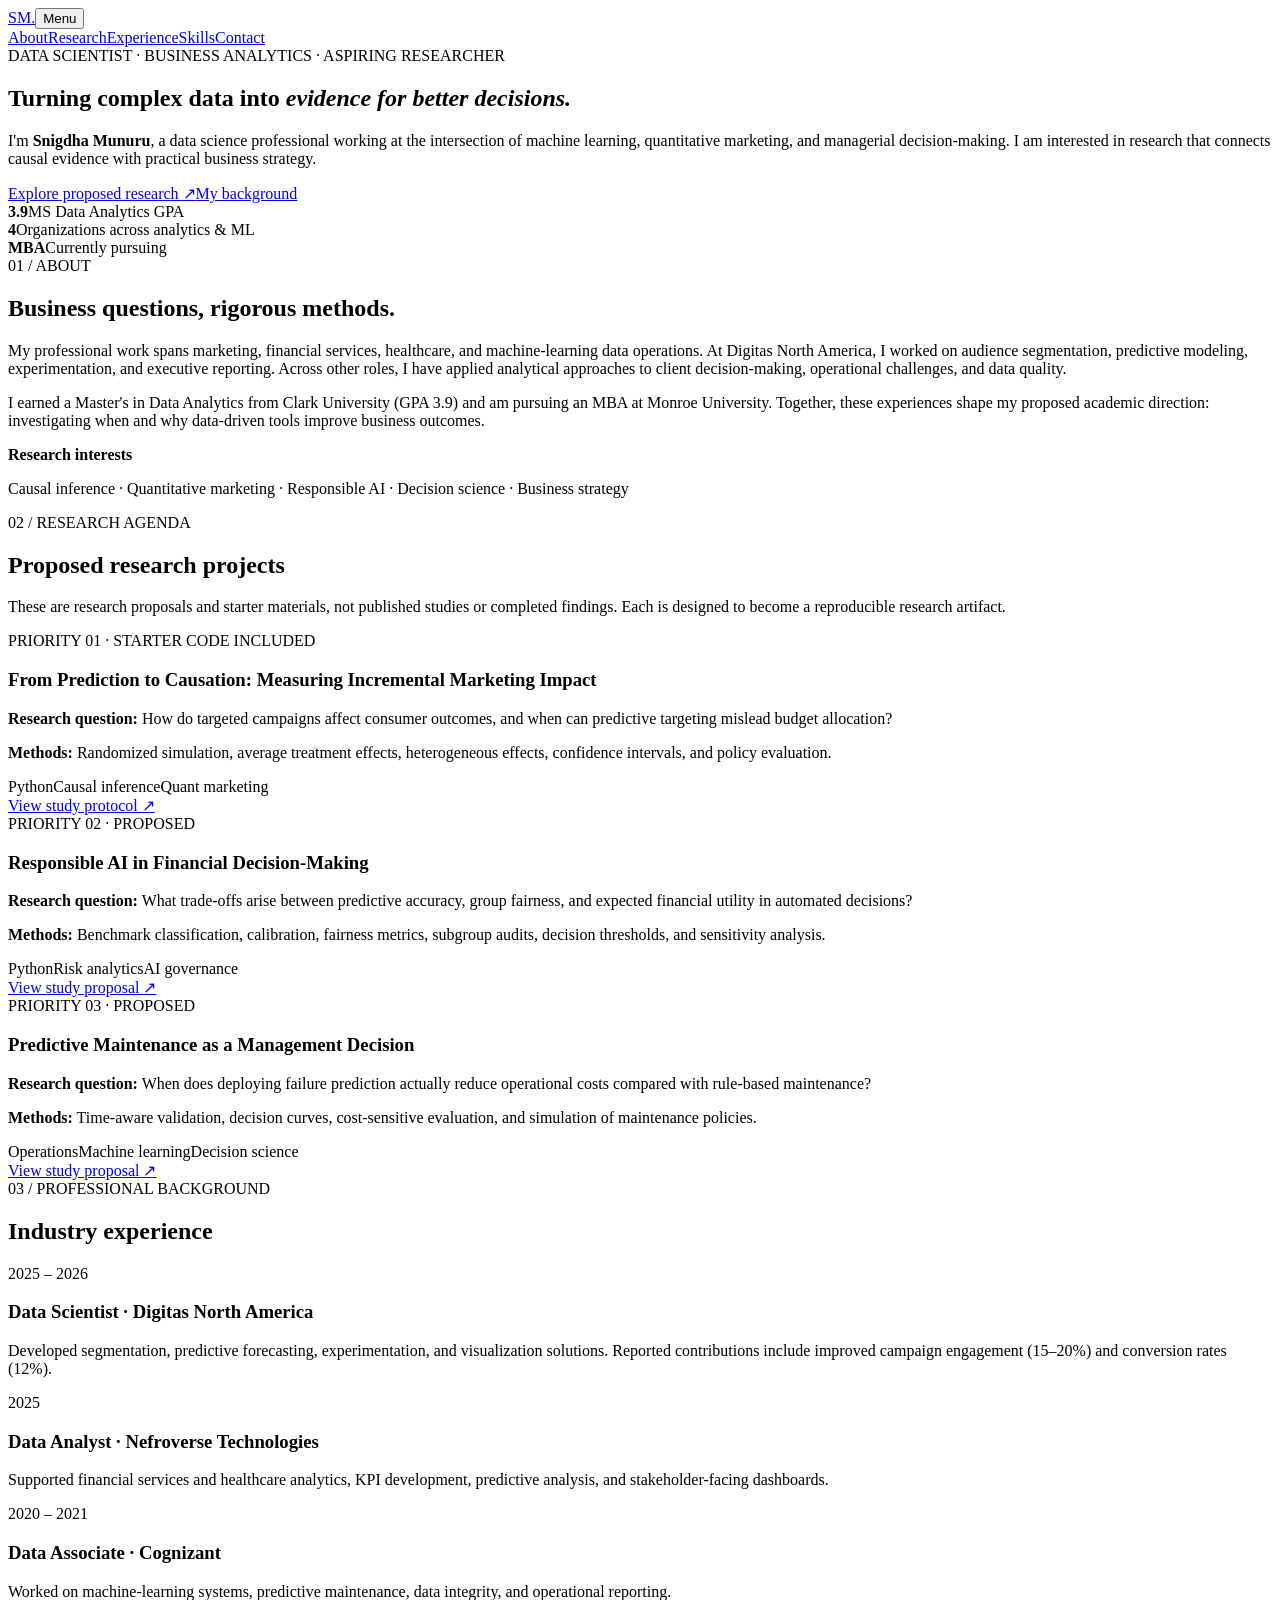
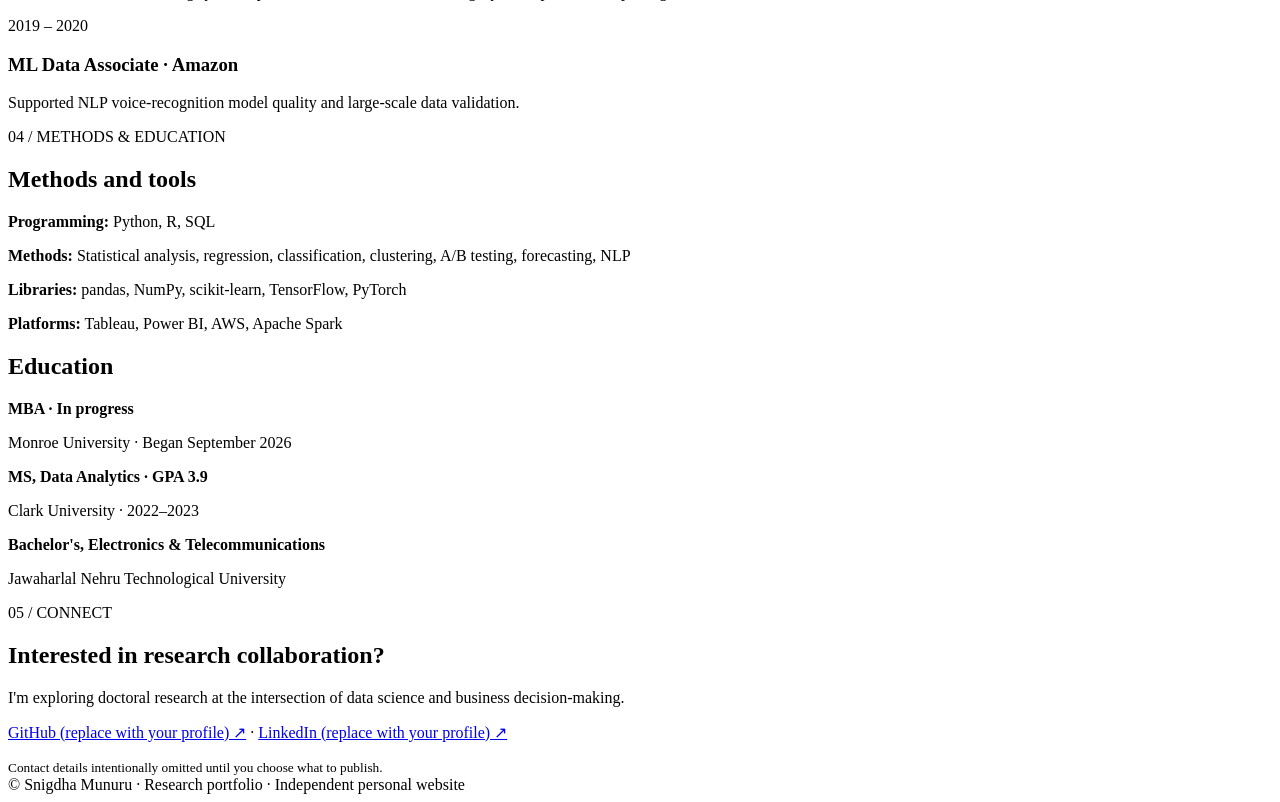
==== index.html @ 1008bd52 "Add files via upload" ====
<!doctype html>
<html lang="en"><head><meta charset="utf-8"><meta name="viewport" content="width=device-width,initial-scale=1"><meta name="description" content="Snigdha Munuru — data science, business analytics, and research in causal inference and AI-driven business decisions."><title>Snigdha Munuru | Data Science & Business Research</title><link rel="stylesheet" href="assets/style.css"></head>
<body><header class="top"><nav class="wrap nav"><a href="#home" class="brand">SM<span>.</span></a><button class="menu" aria-label="Toggle navigation" aria-expanded="false">Menu</button><div class="links"><a href="#about">About</a><a href="#research">Research</a><a href="#experience">Experience</a><a href="#skills">Skills</a><a href="#contact">Contact</a></div></nav></header>
<main><section id="home" class="hero wrap"><div class="eyebrow">DATA SCIENTIST · BUSINESS ANALYTICS · ASPIRING RESEARCHER</div><h1>Turning complex data into <em>evidence for better decisions.</em></h1><p class="lead">I'm <strong>Snigdha Munuru</strong>, a data science professional working at the intersection of machine learning, quantitative marketing, and managerial decision-making. I am interested in research that connects causal evidence with practical business strategy.</p><div class="actions"><a class="btn" href="#research">Explore proposed research ↗</a><a class="btn secondary" href="#about">My background</a></div><div class="stats"><div><strong>3.9</strong><span>MS Data Analytics GPA</span></div><div><strong>4</strong><span>Organizations across analytics & ML</span></div><div><strong>MBA</strong><span>Currently pursuing</span></div></div></section>
<section id="about" class="section alt"><div class="wrap two"><div><div class="eyebrow">01 / ABOUT</div><h2>Business questions, rigorous methods.</h2></div><div><p>My professional work spans marketing, financial services, healthcare, and machine-learning data operations. At Digitas North America, I worked on audience segmentation, predictive modeling, experimentation, and executive reporting. Across other roles, I have applied analytical approaches to client decision-making, operational challenges, and data quality.</p><p>I earned a Master's in Data Analytics from Clark University (GPA 3.9) and am pursuing an MBA at Monroe University. Together, these experiences shape my proposed academic direction: investigating when and why data-driven tools improve business outcomes.</p><div class="callout"><b>Research interests</b><p>Causal inference · Quantitative marketing · Responsible AI · Decision science · Business strategy</p></div></div></div></section>
<section id="research" class="section wrap"><div class="eyebrow">02 / RESEARCH AGENDA</div><h2>Proposed research projects</h2><p class="sectionlead">These are research proposals and starter materials, not published studies or completed findings. Each is designed to become a reproducible research artifact.</p><div class="cards"><article class="project"><span class="tag">PRIORITY 01 · STARTER CODE INCLUDED</span><h3>From Prediction to Causation: Measuring Incremental Marketing Impact</h3><p><b>Research question:</b> How do targeted campaigns affect consumer outcomes, and when can predictive targeting mislead budget allocation?</p><p><b>Methods:</b> Randomized simulation, average treatment effects, heterogeneous effects, confidence intervals, and policy evaluation.</p><div class="chips"><span>Python</span><span>Causal inference</span><span>Quant marketing</span></div><a href="projects/marketing_causal_inference/README.md">View study protocol ↗</a></article><article class="project"><span class="tag">PRIORITY 02 · PROPOSED</span><h3>Responsible AI in Financial Decision-Making</h3><p><b>Research question:</b> What trade-offs arise between predictive accuracy, group fairness, and expected financial utility in automated decisions?</p><p><b>Methods:</b> Benchmark classification, calibration, fairness metrics, subgroup audits, decision thresholds, and sensitivity analysis.</p><div class="chips"><span>Python</span><span>Risk analytics</span><span>AI governance</span></div><a href="projects/responsible_financial_ai.md">View study proposal ↗</a></article><article class="project"><span class="tag">PRIORITY 03 · PROPOSED</span><h3>Predictive Maintenance as a Management Decision</h3><p><b>Research question:</b> When does deploying failure prediction actually reduce operational costs compared with rule-based maintenance?</p><p><b>Methods:</b> Time-aware validation, decision curves, cost-sensitive evaluation, and simulation of maintenance policies.</p><div class="chips"><span>Operations</span><span>Machine learning</span><span>Decision science</span></div><a href="projects/predictive_maintenance.md">View study proposal ↗</a></article></div></section>
<section id="experience" class="section alt"><div class="wrap"><div class="eyebrow">03 / PROFESSIONAL BACKGROUND</div><h2>Industry experience</h2><div class="timeline"><div><span>2025 – 2026</span><h3>Data Scientist · Digitas North America</h3><p>Developed segmentation, predictive forecasting, experimentation, and visualization solutions. Reported contributions include improved campaign engagement (15–20%) and conversion rates (12%).</p></div><div><span>2025</span><h3>Data Analyst · Nefroverse Technologies</h3><p>Supported financial services and healthcare analytics, KPI development, predictive analysis, and stakeholder-facing dashboards.</p></div><div><span>2020 – 2021</span><h3>Data Associate · Cognizant</h3><p>Worked on machine-learning systems, predictive maintenance, data integrity, and operational reporting.</p></div><div><span>2019 – 2020</span><h3>ML Data Associate · Amazon</h3><p>Supported NLP voice-recognition model quality and large-scale data validation.</p></div></div></div></section>
<section id="skills" class="section wrap"><div class="eyebrow">04 / METHODS & EDUCATION</div><div class="two"><div><h2>Methods and tools</h2><p><strong>Programming:</strong> Python, R, SQL</p><p><strong>Methods:</strong> Statistical analysis, regression, classification, clustering, A/B testing, forecasting, NLP</p><p><strong>Libraries:</strong> pandas, NumPy, scikit-learn, TensorFlow, PyTorch</p><p><strong>Platforms:</strong> Tableau, Power BI, AWS, Apache Spark</p></div><div><h2>Education</h2><div class="edu"><b>MBA · In progress</b><p>Monroe University · Began September 2026</p></div><div class="edu"><b>MS, Data Analytics · GPA 3.9</b><p>Clark University · 2022–2023</p></div><div class="edu"><b>Bachelor's, Electronics & Telecommunications</b><p>Jawaharlal Nehru Technological University</p></div></div></div></section>
<section id="contact" class="section contact"><div class="wrap"><div class="eyebrow">05 / CONNECT</div><h2>Interested in research collaboration?</h2><p>I'm exploring doctoral research at the intersection of data science and business decision-making.</p><p><a href="https://github.com/" target="_blank" rel="noopener">GitHub (replace with your profile) ↗</a> · <a href="https://www.linkedin.com/" target="_blank" rel="noopener">LinkedIn (replace with your profile) ↗</a></p><small>Contact details intentionally omitted until you choose what to publish.</small></div></section></main><footer><div class="wrap">© <span id="year"></span> Snigdha Munuru · Research portfolio · Independent personal website</div></footer><script src="assets/script.js"></script></body></html>
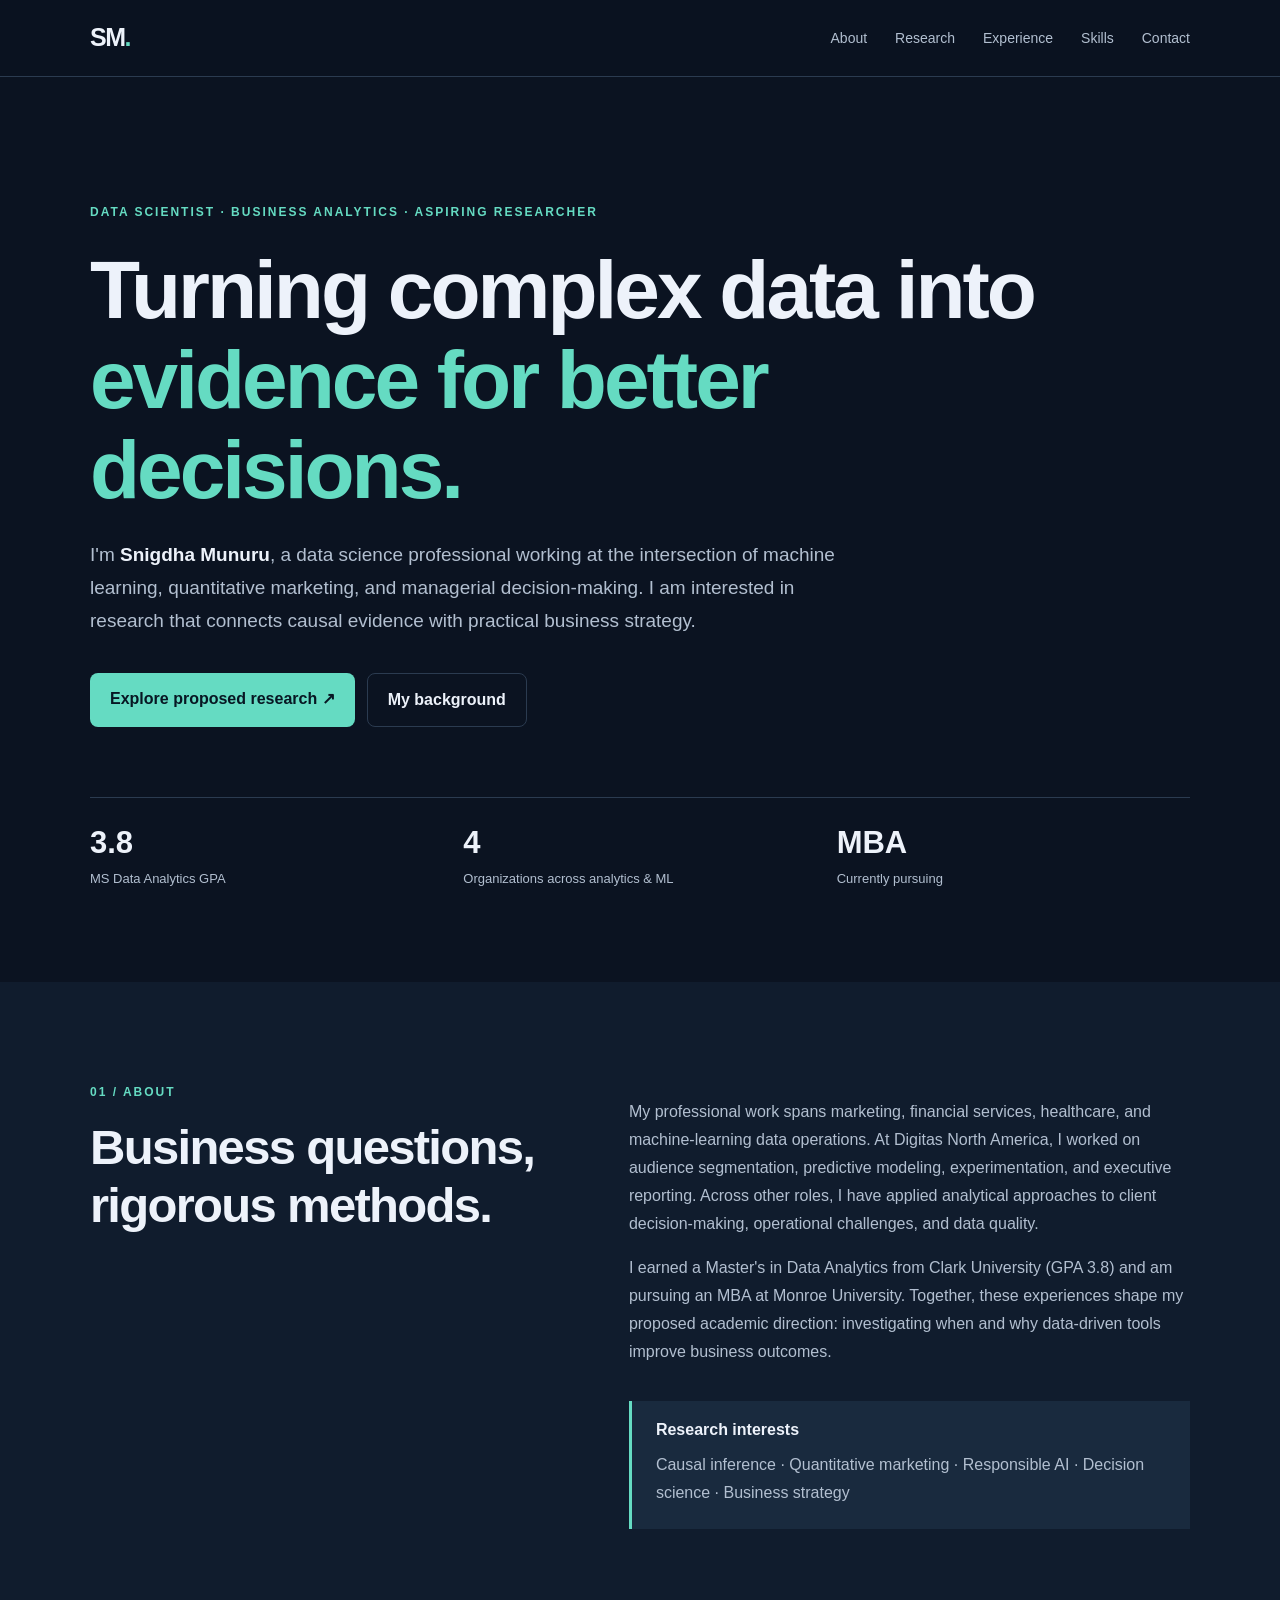
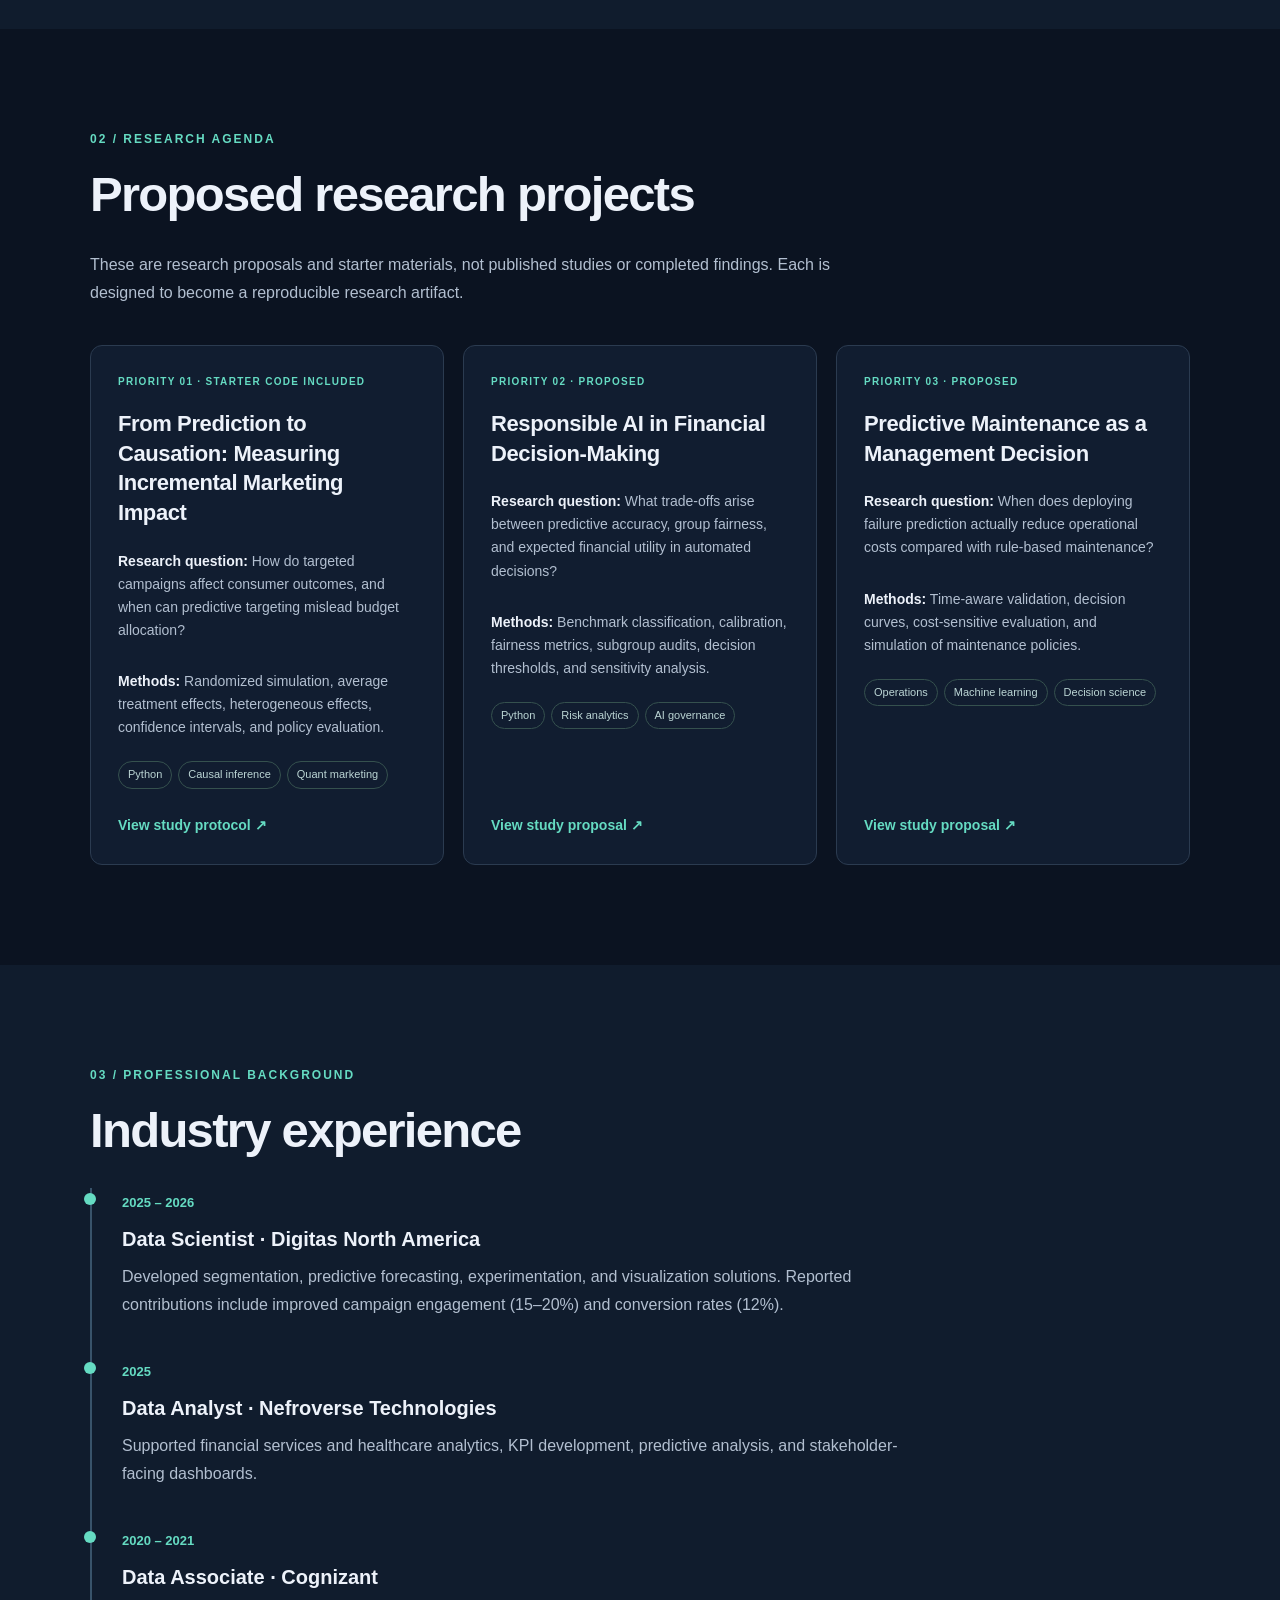
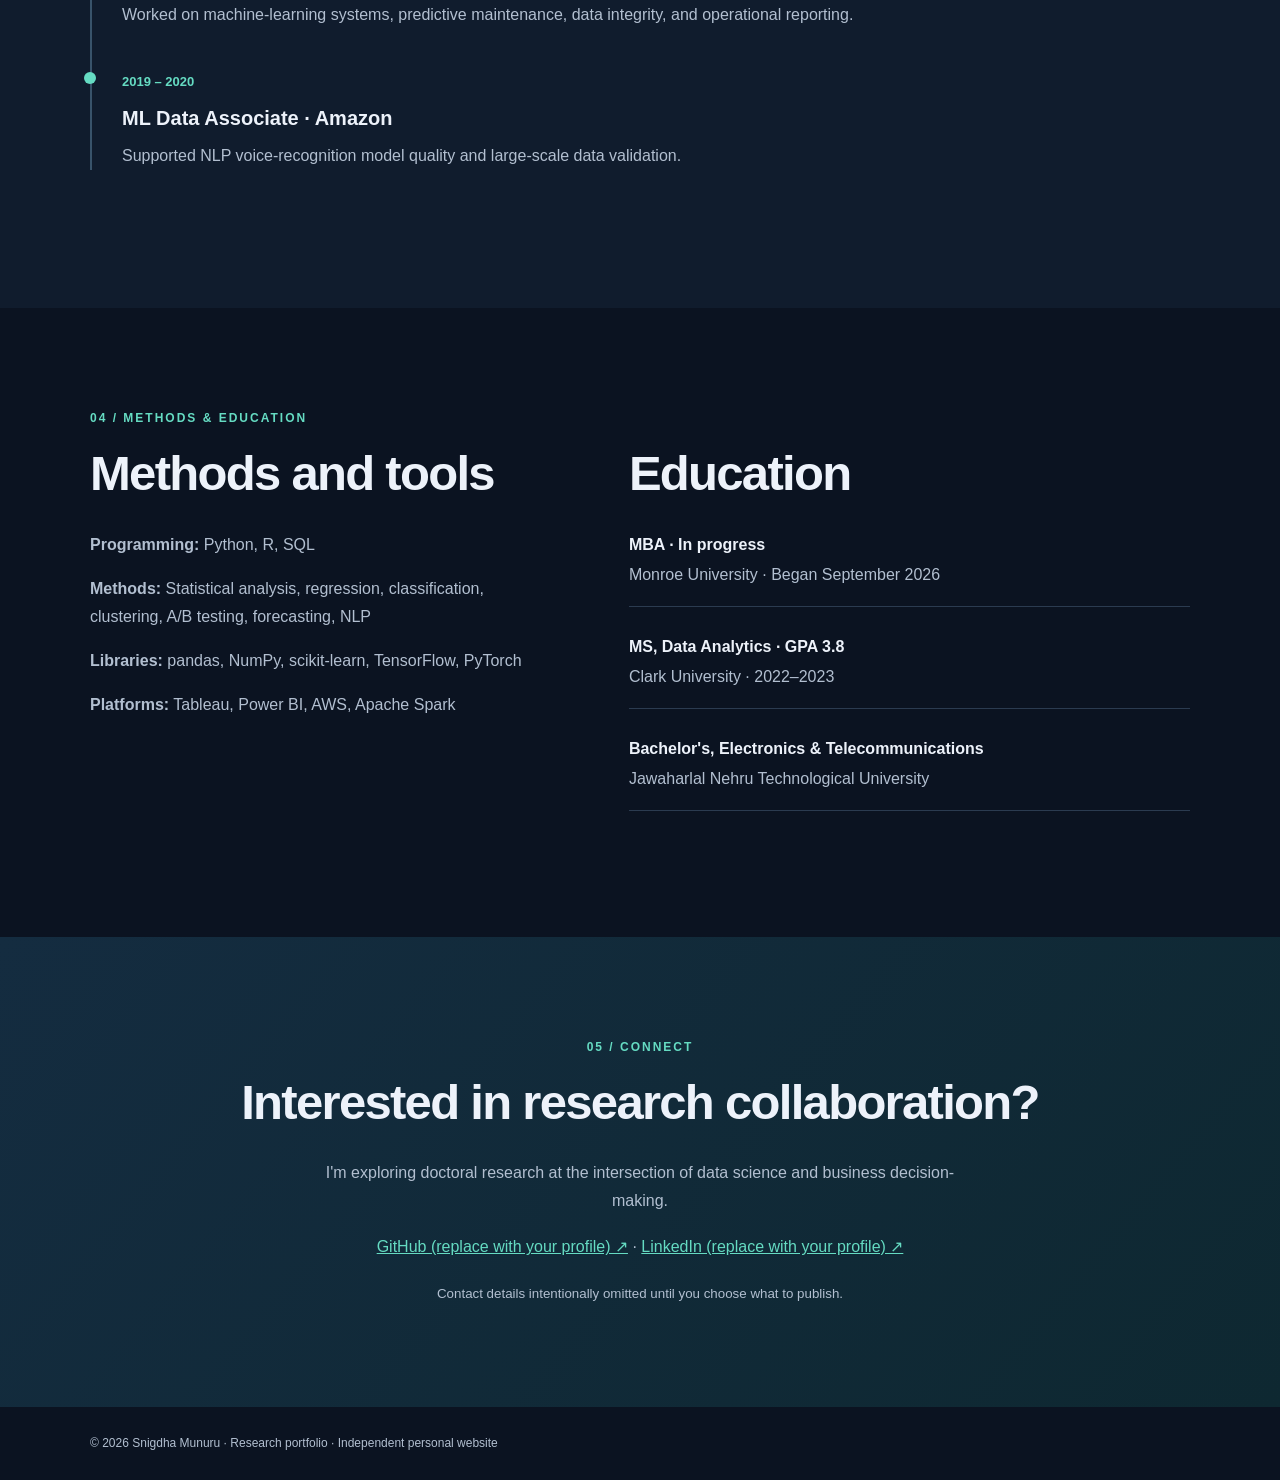
==== commit 4cd28d78: "Add files via upload" ====
--- a/index.html
+++ b/index.html
@@ -1,9 +1,9 @@
 <!doctype html>
 <html lang="en"><head><meta charset="utf-8"><meta name="viewport" content="width=device-width,initial-scale=1"><meta name="description" content="Snigdha Munuru — data science, business analytics, and research in causal inference and AI-driven business decisions."><title>Snigdha Munuru | Data Science & Business Research</title><link rel="stylesheet" href="assets/style.css"></head>
 <body><header class="top"><nav class="wrap nav"><a href="#home" class="brand">SM<span>.</span></a><button class="menu" aria-label="Toggle navigation" aria-expanded="false">Menu</button><div class="links"><a href="#about">About</a><a href="#research">Research</a><a href="#experience">Experience</a><a href="#skills">Skills</a><a href="#contact">Contact</a></div></nav></header>
-<main><section id="home" class="hero wrap"><div class="eyebrow">DATA SCIENTIST · BUSINESS ANALYTICS · ASPIRING RESEARCHER</div><h1>Turning complex data into <em>evidence for better decisions.</em></h1><p class="lead">I'm <strong>Snigdha Munuru</strong>, a data science professional working at the intersection of machine learning, quantitative marketing, and managerial decision-making. I am interested in research that connects causal evidence with practical business strategy.</p><div class="actions"><a class="btn" href="#research">Explore proposed research ↗</a><a class="btn secondary" href="#about">My background</a></div><div class="stats"><div><strong>3.9</strong><span>MS Data Analytics GPA</span></div><div><strong>4</strong><span>Organizations across analytics & ML</span></div><div><strong>MBA</strong><span>Currently pursuing</span></div></div></section>
-<section id="about" class="section alt"><div class="wrap two"><div><div class="eyebrow">01 / ABOUT</div><h2>Business questions, rigorous methods.</h2></div><div><p>My professional work spans marketing, financial services, healthcare, and machine-learning data operations. At Digitas North America, I worked on audience segmentation, predictive modeling, experimentation, and executive reporting. Across other roles, I have applied analytical approaches to client decision-making, operational challenges, and data quality.</p><p>I earned a Master's in Data Analytics from Clark University (GPA 3.9) and am pursuing an MBA at Monroe University. Together, these experiences shape my proposed academic direction: investigating when and why data-driven tools improve business outcomes.</p><div class="callout"><b>Research interests</b><p>Causal inference · Quantitative marketing · Responsible AI · Decision science · Business strategy</p></div></div></div></section>
+<main><section id="home" class="hero wrap"><div class="eyebrow">DATA SCIENTIST · BUSINESS ANALYTICS · ASPIRING RESEARCHER</div><h1>Turning complex data into <em>evidence for better decisions.</em></h1><p class="lead">I'm <strong>Snigdha Munuru</strong>, a data science professional working at the intersection of machine learning, quantitative marketing, and managerial decision-making. I am interested in research that connects causal evidence with practical business strategy.</p><div class="actions"><a class="btn" href="#research">Explore proposed research ↗</a><a class="btn secondary" href="#about">My background</a></div><div class="stats"><div><strong>3.8</strong><span>MS Data Analytics GPA</span></div><div><strong>4</strong><span>Organizations across analytics & ML</span></div><div><strong>MBA</strong><span>Currently pursuing</span></div></div></section>
+<section id="about" class="section alt"><div class="wrap two"><div><div class="eyebrow">01 / ABOUT</div><h2>Business questions, rigorous methods.</h2></div><div><p>My professional work spans marketing, financial services, healthcare, and machine-learning data operations. At Digitas North America, I worked on audience segmentation, predictive modeling, experimentation, and executive reporting. Across other roles, I have applied analytical approaches to client decision-making, operational challenges, and data quality.</p><p>I earned a Master's in Data Analytics from Clark University (GPA 3.8) and am pursuing an MBA at Monroe University. Together, these experiences shape my proposed academic direction: investigating when and why data-driven tools improve business outcomes.</p><div class="callout"><b>Research interests</b><p>Causal inference · Quantitative marketing · Responsible AI · Decision science · Business strategy</p></div></div></div></section>
 <section id="research" class="section wrap"><div class="eyebrow">02 / RESEARCH AGENDA</div><h2>Proposed research projects</h2><p class="sectionlead">These are research proposals and starter materials, not published studies or completed findings. Each is designed to become a reproducible research artifact.</p><div class="cards"><article class="project"><span class="tag">PRIORITY 01 · STARTER CODE INCLUDED</span><h3>From Prediction to Causation: Measuring Incremental Marketing Impact</h3><p><b>Research question:</b> How do targeted campaigns affect consumer outcomes, and when can predictive targeting mislead budget allocation?</p><p><b>Methods:</b> Randomized simulation, average treatment effects, heterogeneous effects, confidence intervals, and policy evaluation.</p><div class="chips"><span>Python</span><span>Causal inference</span><span>Quant marketing</span></div><a href="projects/marketing_causal_inference/README.md">View study protocol ↗</a></article><article class="project"><span class="tag">PRIORITY 02 · PROPOSED</span><h3>Responsible AI in Financial Decision-Making</h3><p><b>Research question:</b> What trade-offs arise between predictive accuracy, group fairness, and expected financial utility in automated decisions?</p><p><b>Methods:</b> Benchmark classification, calibration, fairness metrics, subgroup audits, decision thresholds, and sensitivity analysis.</p><div class="chips"><span>Python</span><span>Risk analytics</span><span>AI governance</span></div><a href="projects/responsible_financial_ai.md">View study proposal ↗</a></article><article class="project"><span class="tag">PRIORITY 03 · PROPOSED</span><h3>Predictive Maintenance as a Management Decision</h3><p><b>Research question:</b> When does deploying failure prediction actually reduce operational costs compared with rule-based maintenance?</p><p><b>Methods:</b> Time-aware validation, decision curves, cost-sensitive evaluation, and simulation of maintenance policies.</p><div class="chips"><span>Operations</span><span>Machine learning</span><span>Decision science</span></div><a href="projects/predictive_maintenance.md">View study proposal ↗</a></article></div></section>
 <section id="experience" class="section alt"><div class="wrap"><div class="eyebrow">03 / PROFESSIONAL BACKGROUND</div><h2>Industry experience</h2><div class="timeline"><div><span>2025 – 2026</span><h3>Data Scientist · Digitas North America</h3><p>Developed segmentation, predictive forecasting, experimentation, and visualization solutions. Reported contributions include improved campaign engagement (15–20%) and conversion rates (12%).</p></div><div><span>2025</span><h3>Data Analyst · Nefroverse Technologies</h3><p>Supported financial services and healthcare analytics, KPI development, predictive analysis, and stakeholder-facing dashboards.</p></div><div><span>2020 – 2021</span><h3>Data Associate · Cognizant</h3><p>Worked on machine-learning systems, predictive maintenance, data integrity, and operational reporting.</p></div><div><span>2019 – 2020</span><h3>ML Data Associate · Amazon</h3><p>Supported NLP voice-recognition model quality and large-scale data validation.</p></div></div></div></section>
-<section id="skills" class="section wrap"><div class="eyebrow">04 / METHODS & EDUCATION</div><div class="two"><div><h2>Methods and tools</h2><p><strong>Programming:</strong> Python, R, SQL</p><p><strong>Methods:</strong> Statistical analysis, regression, classification, clustering, A/B testing, forecasting, NLP</p><p><strong>Libraries:</strong> pandas, NumPy, scikit-learn, TensorFlow, PyTorch</p><p><strong>Platforms:</strong> Tableau, Power BI, AWS, Apache Spark</p></div><div><h2>Education</h2><div class="edu"><b>MBA · In progress</b><p>Monroe University · Began September 2026</p></div><div class="edu"><b>MS, Data Analytics · GPA 3.9</b><p>Clark University · 2022–2023</p></div><div class="edu"><b>Bachelor's, Electronics & Telecommunications</b><p>Jawaharlal Nehru Technological University</p></div></div></div></section>
+<section id="skills" class="section wrap"><div class="eyebrow">04 / METHODS & EDUCATION</div><div class="two"><div><h2>Methods and tools</h2><p><strong>Programming:</strong> Python, R, SQL</p><p><strong>Methods:</strong> Statistical analysis, regression, classification, clustering, A/B testing, forecasting, NLP</p><p><strong>Libraries:</strong> pandas, NumPy, scikit-learn, TensorFlow, PyTorch</p><p><strong>Platforms:</strong> Tableau, Power BI, AWS, Apache Spark</p></div><div><h2>Education</h2><div class="edu"><b>MBA · In progress</b><p>Monroe University · Began September 2026</p></div><div class="edu"><b>MS, Data Analytics · GPA 3.8</b><p>Clark University · 2022–2023</p></div><div class="edu"><b>Bachelor's, Electronics & Telecommunications</b><p>Jawaharlal Nehru Technological University</p></div></div></div></section>
 <section id="contact" class="section contact"><div class="wrap"><div class="eyebrow">05 / CONNECT</div><h2>Interested in research collaboration?</h2><p>I'm exploring doctoral research at the intersection of data science and business decision-making.</p><p><a href="https://github.com/" target="_blank" rel="noopener">GitHub (replace with your profile) ↗</a> · <a href="https://www.linkedin.com/" target="_blank" rel="noopener">LinkedIn (replace with your profile) ↗</a></p><small>Contact details intentionally omitted until you choose what to publish.</small></div></section></main><footer><div class="wrap">© <span id="year"></span> Snigdha Munuru · Research portfolio · Independent personal website</div></footer><script src="assets/script.js"></script></body></html>
--- a/assets/style.css
+++ b/assets/style.css
@@ -0,0 +1 @@
+:root{--bg:#0b1321;--panel:#111d30;--text:#edf2fa;--muted:#b2bfd0;--line:#2b3b50;--accent:#65dbc2;--max:1100px}*{box-sizing:border-box}html{scroll-behavior:smooth}body{margin:0;background:var(--bg);color:var(--text);font-family:Inter,ui-sans-serif,-apple-system,BlinkMacSystemFont,"Segoe UI",sans-serif;line-height:1.75}a{color:inherit}a:hover{color:var(--accent)}.wrap{width:min(var(--max),calc(100% - 44px));margin:auto}.top{position:sticky;top:0;z-index:10;background:#0b1321f3;border-bottom:1px solid var(--line);backdrop-filter:blur(15px)}.nav{display:flex;align-items:center;justify-content:space-between;min-height:76px}.brand{font-size:25px;font-weight:850;text-decoration:none;letter-spacing:-1.5px}.brand span{color:var(--accent)}.links{display:flex;gap:28px}.links a{text-decoration:none;color:var(--muted);font-size:14px}.links a:hover{color:var(--accent)}.menu{display:none;background:transparent;color:var(--text);border:1px solid var(--line);border-radius:8px;padding:7px 12px}.hero{padding:125px 0 90px}.eyebrow{letter-spacing:2px;color:var(--accent);font-size:12px;font-weight:800;text-transform:uppercase}.hero h1{font-size:clamp(42px,6.7vw,82px);letter-spacing:-3px;line-height:1.1;max-width:970px;margin:22px 0}.hero em{font-style:normal;color:var(--accent)}.lead{max-width:760px;color:var(--muted);font-size:19px}.lead strong{color:var(--text)}.actions{display:flex;gap:12px;flex-wrap:wrap;margin:36px 0 70px}.btn{display:inline-block;padding:12px 20px;border-radius:8px;background:var(--accent);color:#071723;text-decoration:none;font-weight:750}.btn:hover{background:#a0f5e4;color:#071723}.btn.secondary{background:transparent;color:var(--text);border:1px solid var(--line)}.stats{display:grid;grid-template-columns:repeat(3,1fr);gap:20px;border-top:1px solid var(--line);padding-top:25px}.stats strong{display:block;font-size:31px;line-height:1.3}.stats span{color:var(--muted);font-size:13px}.section{padding:100px 0;scroll-margin-top:70px}.section.alt{background:#101c2d}.two{display:grid;grid-template-columns:1fr 1.25fr;gap:90px}.section h2{font-size:clamp(30px,4vw,49px);line-height:1.2;letter-spacing:-1.7px;margin:15px 0 28px}.section p{color:var(--muted)}.callout{border-left:3px solid var(--accent);background:#192a3e;padding:15px 24px;margin-top:35px}.callout p{margin:7px 0}.sectionlead{max-width:800px;margin-bottom:38px}.cards{display:grid;grid-template-columns:repeat(3,1fr);gap:19px}.project{border:1px solid var(--line);background:var(--panel);padding:27px;border-radius:12px;display:flex;flex-direction:column}.project h3{font-size:22px;line-height:1.35;letter-spacing:-.4px;margin:18px 0 8px}.project p{font-size:14px;line-height:1.65}.project p b{color:var(--text)}.tag{font-size:10px;letter-spacing:1.3px;color:var(--accent);font-weight:800}.chips{display:flex;gap:6px;flex-wrap:wrap;margin:8px 0 24px}.chips span{font-size:11px;color:#bbd5d4;border:1px solid #35514e;border-radius:40px;padding:3px 9px}.project>a{margin-top:auto;color:var(--accent);font-weight:700;text-decoration:none;font-size:14px}.timeline{border-left:2px solid #38536a;padding-left:30px;max-width:820px}.timeline>div{position:relative;margin-bottom:38px}.timeline>div:before{content:"";position:absolute;top:5px;left:-38px;border-radius:100%;width:12px;height:12px;background:var(--accent)}.timeline span{font-size:13px;color:var(--accent);font-weight:700}.timeline h3{margin:6px 0;font-size:20px}.timeline p{margin:4px 0}.edu{margin-bottom:26px;padding-bottom:15px;border-bottom:1px solid var(--line)}.edu p{margin:2px 0}.contact{text-align:center;background:linear-gradient(130deg,#142c40,#0e2831)}.contact p{max-width:640px;margin:18px auto}.contact a{color:var(--accent)}.contact small{color:var(--muted)}footer{padding:26px 0;color:var(--muted);font-size:12px}@media(max-width:780px){.menu{display:block}.links{display:none;position:absolute;top:76px;left:0;right:0;background:#0b1321;border-bottom:1px solid var(--line);padding:20px 25px;flex-direction:column}.links.open{display:flex}.two{grid-template-columns:1fr;gap:14px}.cards{grid-template-columns:1fr}.hero{padding:78px 0 65px}.stats{gap:8px}.stats strong{font-size:24px}.stats span{font-size:11px}.section{padding:65px 0}}
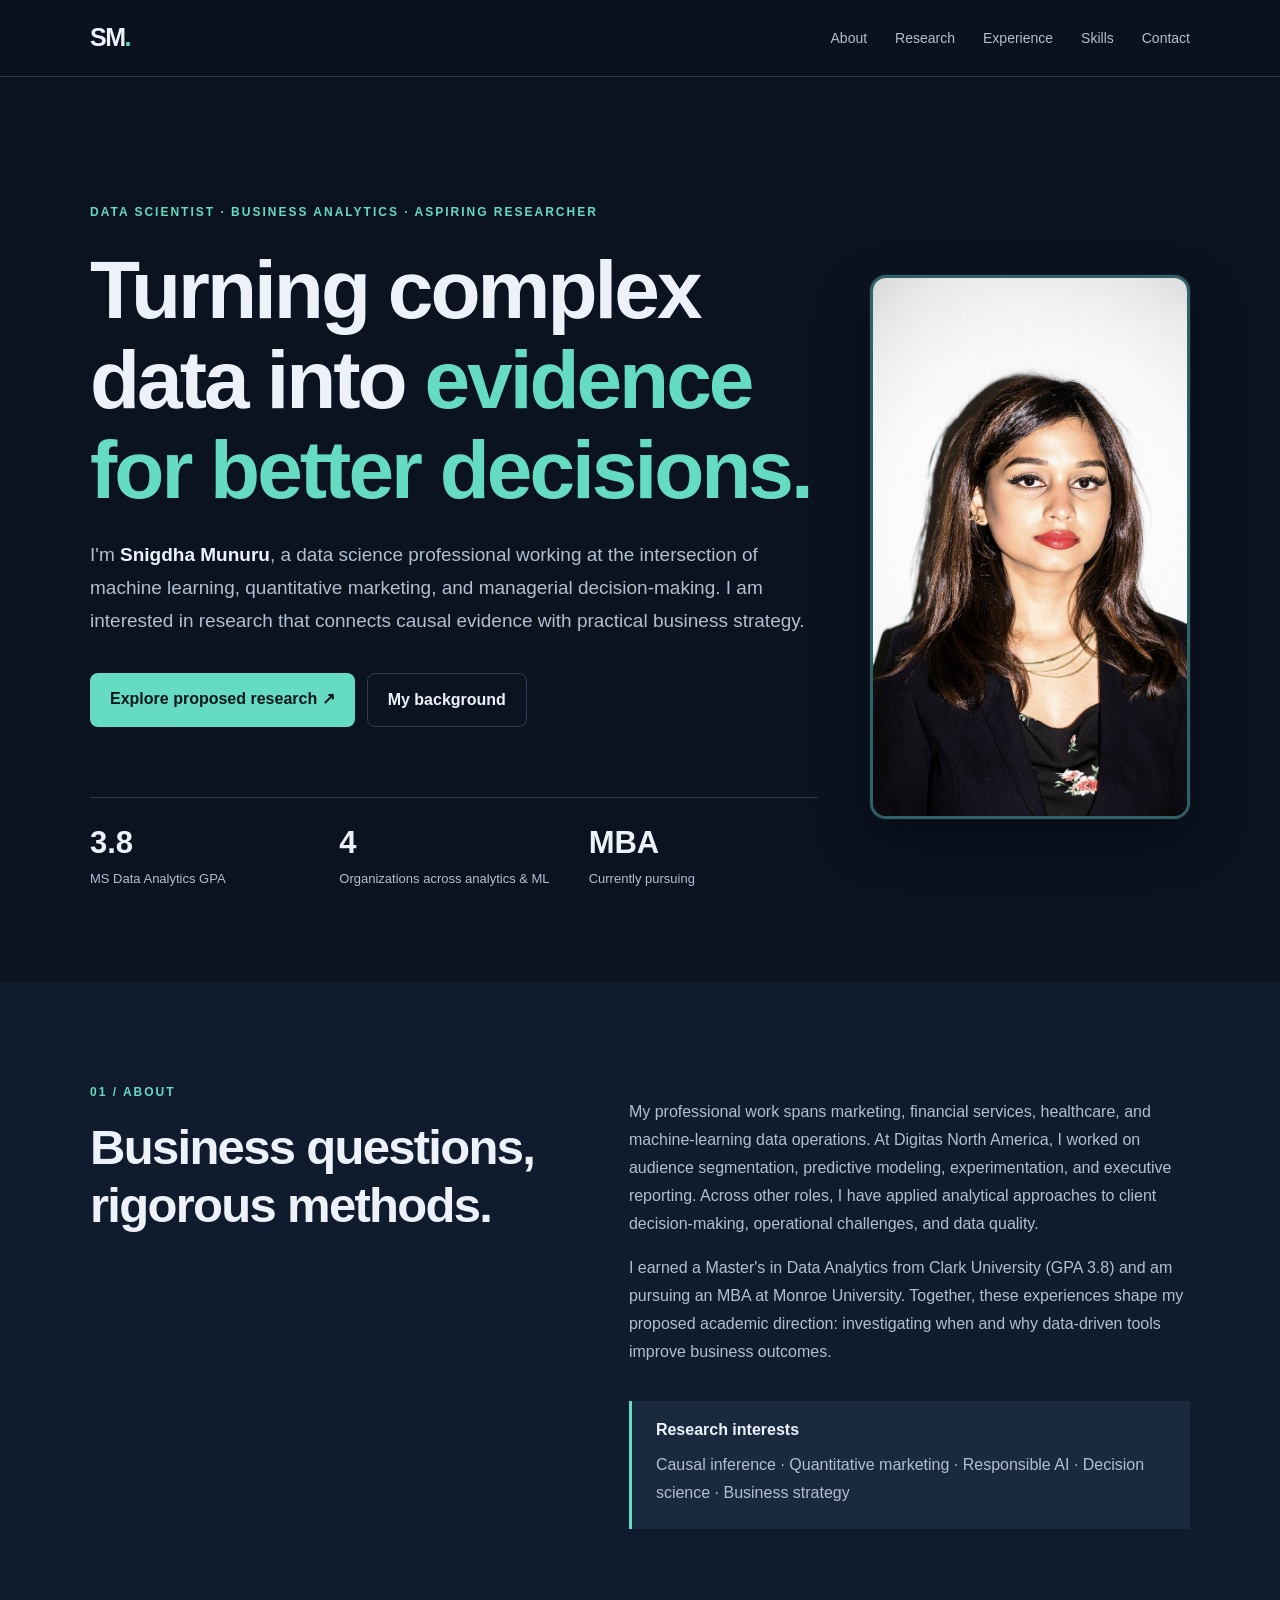
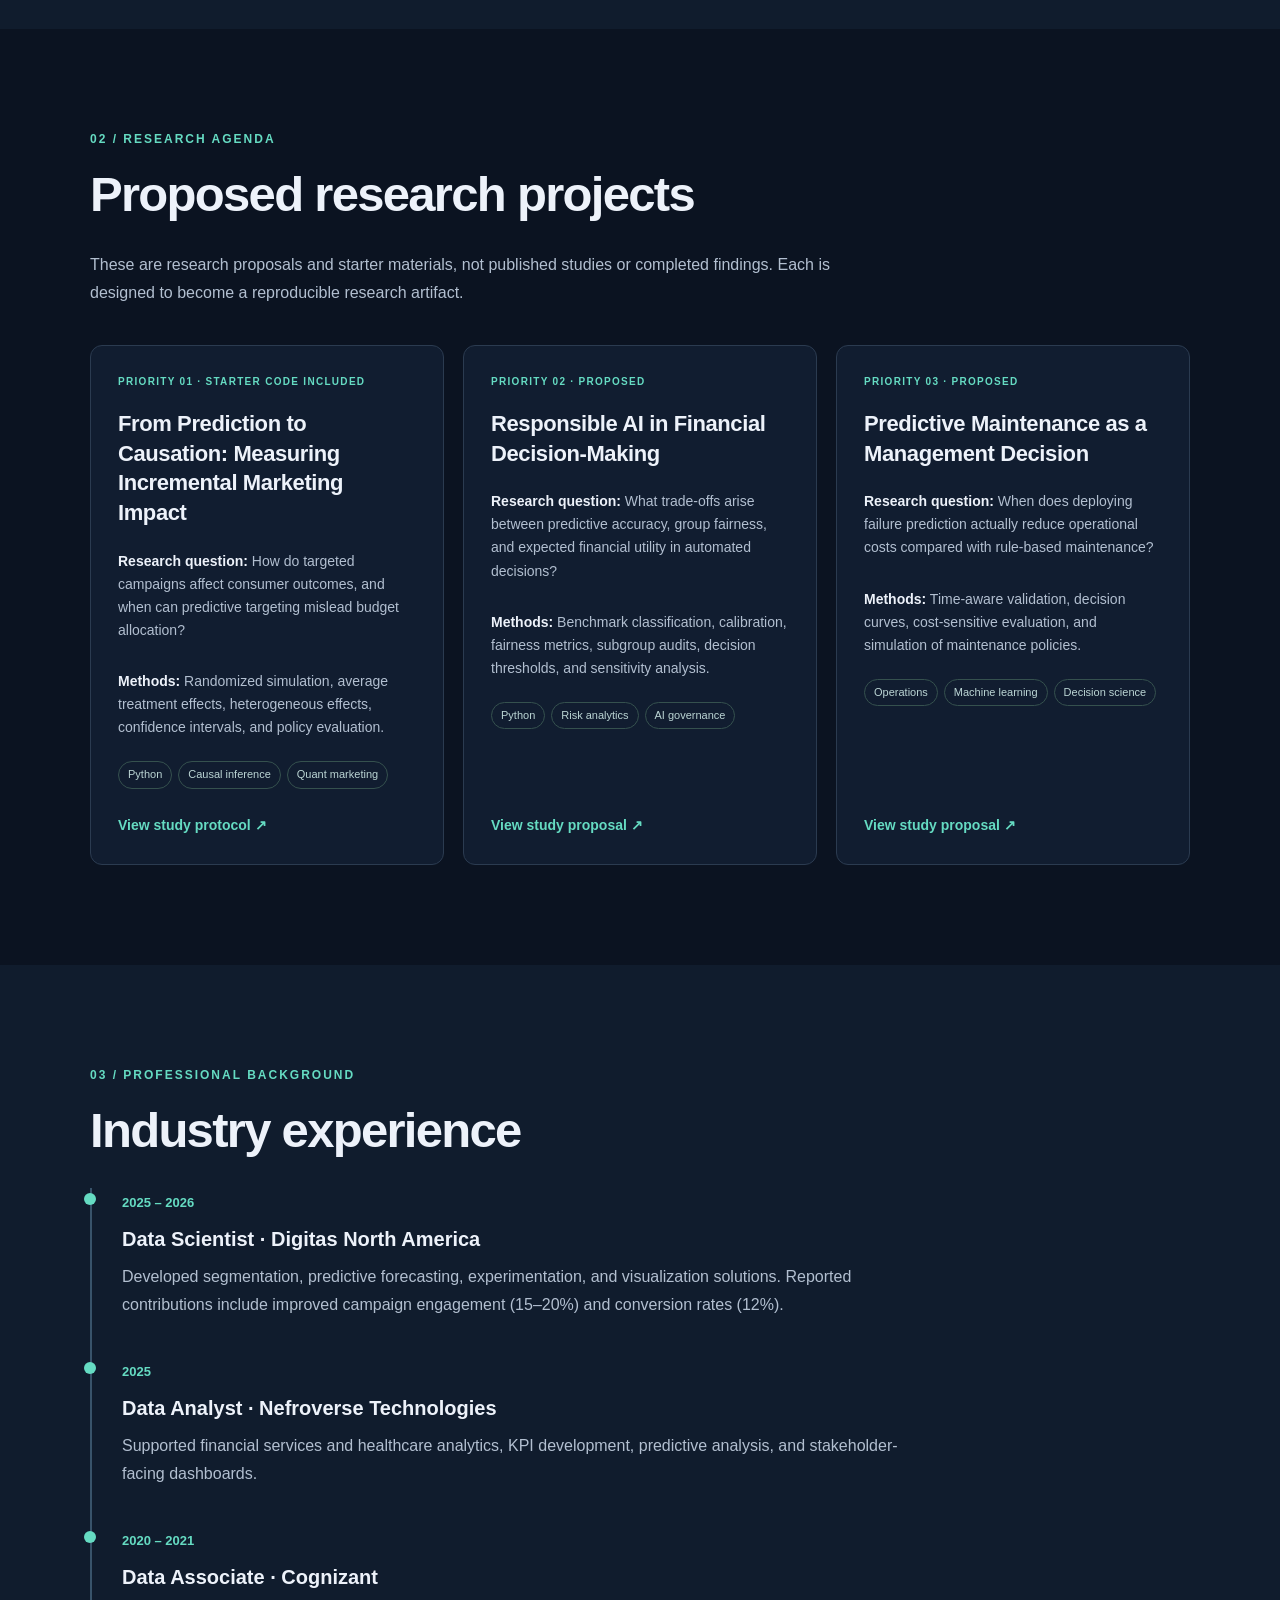
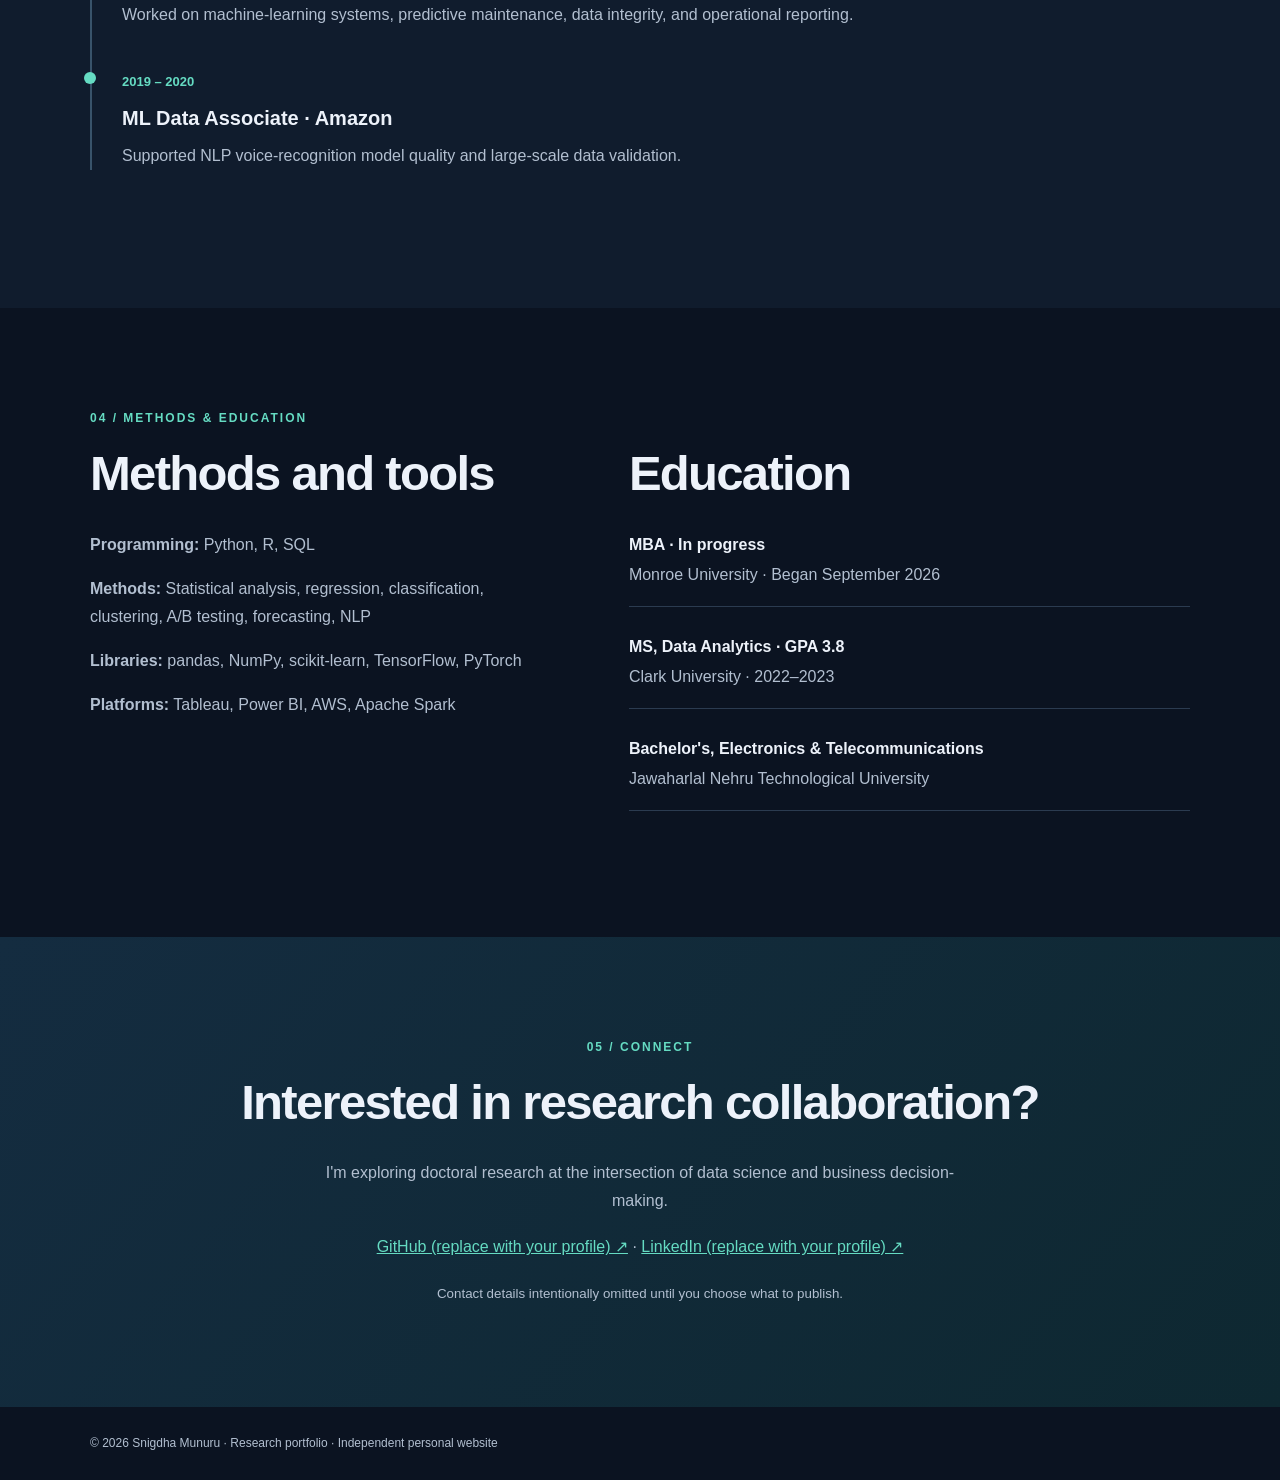
==== commit e5dd3fb1: "Add files via upload" ====
--- a/index.html
+++ b/index.html
@@ -1,7 +1,13 @@
 <!doctype html>
-<html lang="en"><head><meta charset="utf-8"><meta name="viewport" content="width=device-width,initial-scale=1"><meta name="description" content="Snigdha Munuru — data science, business analytics, and research in causal inference and AI-driven business decisions."><title>Snigdha Munuru | Data Science & Business Research</title><link rel="stylesheet" href="assets/style.css"></head>
+<html lang="en"><head><meta charset="utf-8"><meta name="viewport" content="width=device-width,initial-scale=1"><meta name="description" content="Snigdha Munuru — data science, business analytics, and research in causal inference and AI-driven business decisions."><title>Snigdha Munuru | Data Science & Business Research</title><link rel="stylesheet" href="assets/style.css"><style>
+.hero.hero-grid{display:grid;grid-template-columns:minmax(0,1.35fr) 320px;gap:52px;align-items:center}
+.hero-copy{min-width:0}
+.hero-photo-wrap{display:flex;justify-content:center;align-items:center}
+.hero-photo{display:block;width:min(100%,320px);height:auto;object-fit:contain;border-radius:16px;border:3px solid rgba(101,219,194,.35);box-shadow:0 20px 50px rgba(0,0,0,.35),0 0 0 1px rgba(255,255,255,.06);background:#132235}
+@media(max-width:900px){.hero.hero-grid{grid-template-columns:1fr;gap:26px}.hero-photo-wrap{order:-1}.hero-photo{width:220px}}
+</style></head>
 <body><header class="top"><nav class="wrap nav"><a href="#home" class="brand">SM<span>.</span></a><button class="menu" aria-label="Toggle navigation" aria-expanded="false">Menu</button><div class="links"><a href="#about">About</a><a href="#research">Research</a><a href="#experience">Experience</a><a href="#skills">Skills</a><a href="#contact">Contact</a></div></nav></header>
-<main><section id="home" class="hero wrap"><div class="eyebrow">DATA SCIENTIST · BUSINESS ANALYTICS · ASPIRING RESEARCHER</div><h1>Turning complex data into <em>evidence for better decisions.</em></h1><p class="lead">I'm <strong>Snigdha Munuru</strong>, a data science professional working at the intersection of machine learning, quantitative marketing, and managerial decision-making. I am interested in research that connects causal evidence with practical business strategy.</p><div class="actions"><a class="btn" href="#research">Explore proposed research ↗</a><a class="btn secondary" href="#about">My background</a></div><div class="stats"><div><strong>3.8</strong><span>MS Data Analytics GPA</span></div><div><strong>4</strong><span>Organizations across analytics & ML</span></div><div><strong>MBA</strong><span>Currently pursuing</span></div></div></section>
+<main><section id="home" class="hero wrap hero-grid"><div class="hero-copy"><div class="eyebrow">DATA SCIENTIST · BUSINESS ANALYTICS · ASPIRING RESEARCHER</div><h1>Turning complex data into <em>evidence for better decisions.</em></h1><p class="lead">I'm <strong>Snigdha Munuru</strong>, a data science professional working at the intersection of machine learning, quantitative marketing, and managerial decision-making. I am interested in research that connects causal evidence with practical business strategy.</p><div class="actions"><a class="btn" href="#research">Explore proposed research ↗</a><a class="btn secondary" href="#about">My background</a></div><div class="stats"><div><strong>3.8</strong><span>MS Data Analytics GPA</span></div><div><strong>4</strong><span>Organizations across analytics & ML</span></div><div><strong>MBA</strong><span>Currently pursuing</span></div></div></div><div class="hero-photo-wrap"><img class="hero-photo" src="[data-uri]" alt="Full professional portrait of Snigdha Munuru"></div></section>
 <section id="about" class="section alt"><div class="wrap two"><div><div class="eyebrow">01 / ABOUT</div><h2>Business questions, rigorous methods.</h2></div><div><p>My professional work spans marketing, financial services, healthcare, and machine-learning data operations. At Digitas North America, I worked on audience segmentation, predictive modeling, experimentation, and executive reporting. Across other roles, I have applied analytical approaches to client decision-making, operational challenges, and data quality.</p><p>I earned a Master's in Data Analytics from Clark University (GPA 3.8) and am pursuing an MBA at Monroe University. Together, these experiences shape my proposed academic direction: investigating when and why data-driven tools improve business outcomes.</p><div class="callout"><b>Research interests</b><p>Causal inference · Quantitative marketing · Responsible AI · Decision science · Business strategy</p></div></div></div></section>
 <section id="research" class="section wrap"><div class="eyebrow">02 / RESEARCH AGENDA</div><h2>Proposed research projects</h2><p class="sectionlead">These are research proposals and starter materials, not published studies or completed findings. Each is designed to become a reproducible research artifact.</p><div class="cards"><article class="project"><span class="tag">PRIORITY 01 · STARTER CODE INCLUDED</span><h3>From Prediction to Causation: Measuring Incremental Marketing Impact</h3><p><b>Research question:</b> How do targeted campaigns affect consumer outcomes, and when can predictive targeting mislead budget allocation?</p><p><b>Methods:</b> Randomized simulation, average treatment effects, heterogeneous effects, confidence intervals, and policy evaluation.</p><div class="chips"><span>Python</span><span>Causal inference</span><span>Quant marketing</span></div><a href="projects/marketing_causal_inference/README.md">View study protocol ↗</a></article><article class="project"><span class="tag">PRIORITY 02 · PROPOSED</span><h3>Responsible AI in Financial Decision-Making</h3><p><b>Research question:</b> What trade-offs arise between predictive accuracy, group fairness, and expected financial utility in automated decisions?</p><p><b>Methods:</b> Benchmark classification, calibration, fairness metrics, subgroup audits, decision thresholds, and sensitivity analysis.</p><div class="chips"><span>Python</span><span>Risk analytics</span><span>AI governance</span></div><a href="projects/responsible_financial_ai.md">View study proposal ↗</a></article><article class="project"><span class="tag">PRIORITY 03 · PROPOSED</span><h3>Predictive Maintenance as a Management Decision</h3><p><b>Research question:</b> When does deploying failure prediction actually reduce operational costs compared with rule-based maintenance?</p><p><b>Methods:</b> Time-aware validation, decision curves, cost-sensitive evaluation, and simulation of maintenance policies.</p><div class="chips"><span>Operations</span><span>Machine learning</span><span>Decision science</span></div><a href="projects/predictive_maintenance.md">View study proposal ↗</a></article></div></section>
 <section id="experience" class="section alt"><div class="wrap"><div class="eyebrow">03 / PROFESSIONAL BACKGROUND</div><h2>Industry experience</h2><div class="timeline"><div><span>2025 – 2026</span><h3>Data Scientist · Digitas North America</h3><p>Developed segmentation, predictive forecasting, experimentation, and visualization solutions. Reported contributions include improved campaign engagement (15–20%) and conversion rates (12%).</p></div><div><span>2025</span><h3>Data Analyst · Nefroverse Technologies</h3><p>Supported financial services and healthcare analytics, KPI development, predictive analysis, and stakeholder-facing dashboards.</p></div><div><span>2020 – 2021</span><h3>Data Associate · Cognizant</h3><p>Worked on machine-learning systems, predictive maintenance, data integrity, and operational reporting.</p></div><div><span>2019 – 2020</span><h3>ML Data Associate · Amazon</h3><p>Supported NLP voice-recognition model quality and large-scale data validation.</p></div></div></div></section>
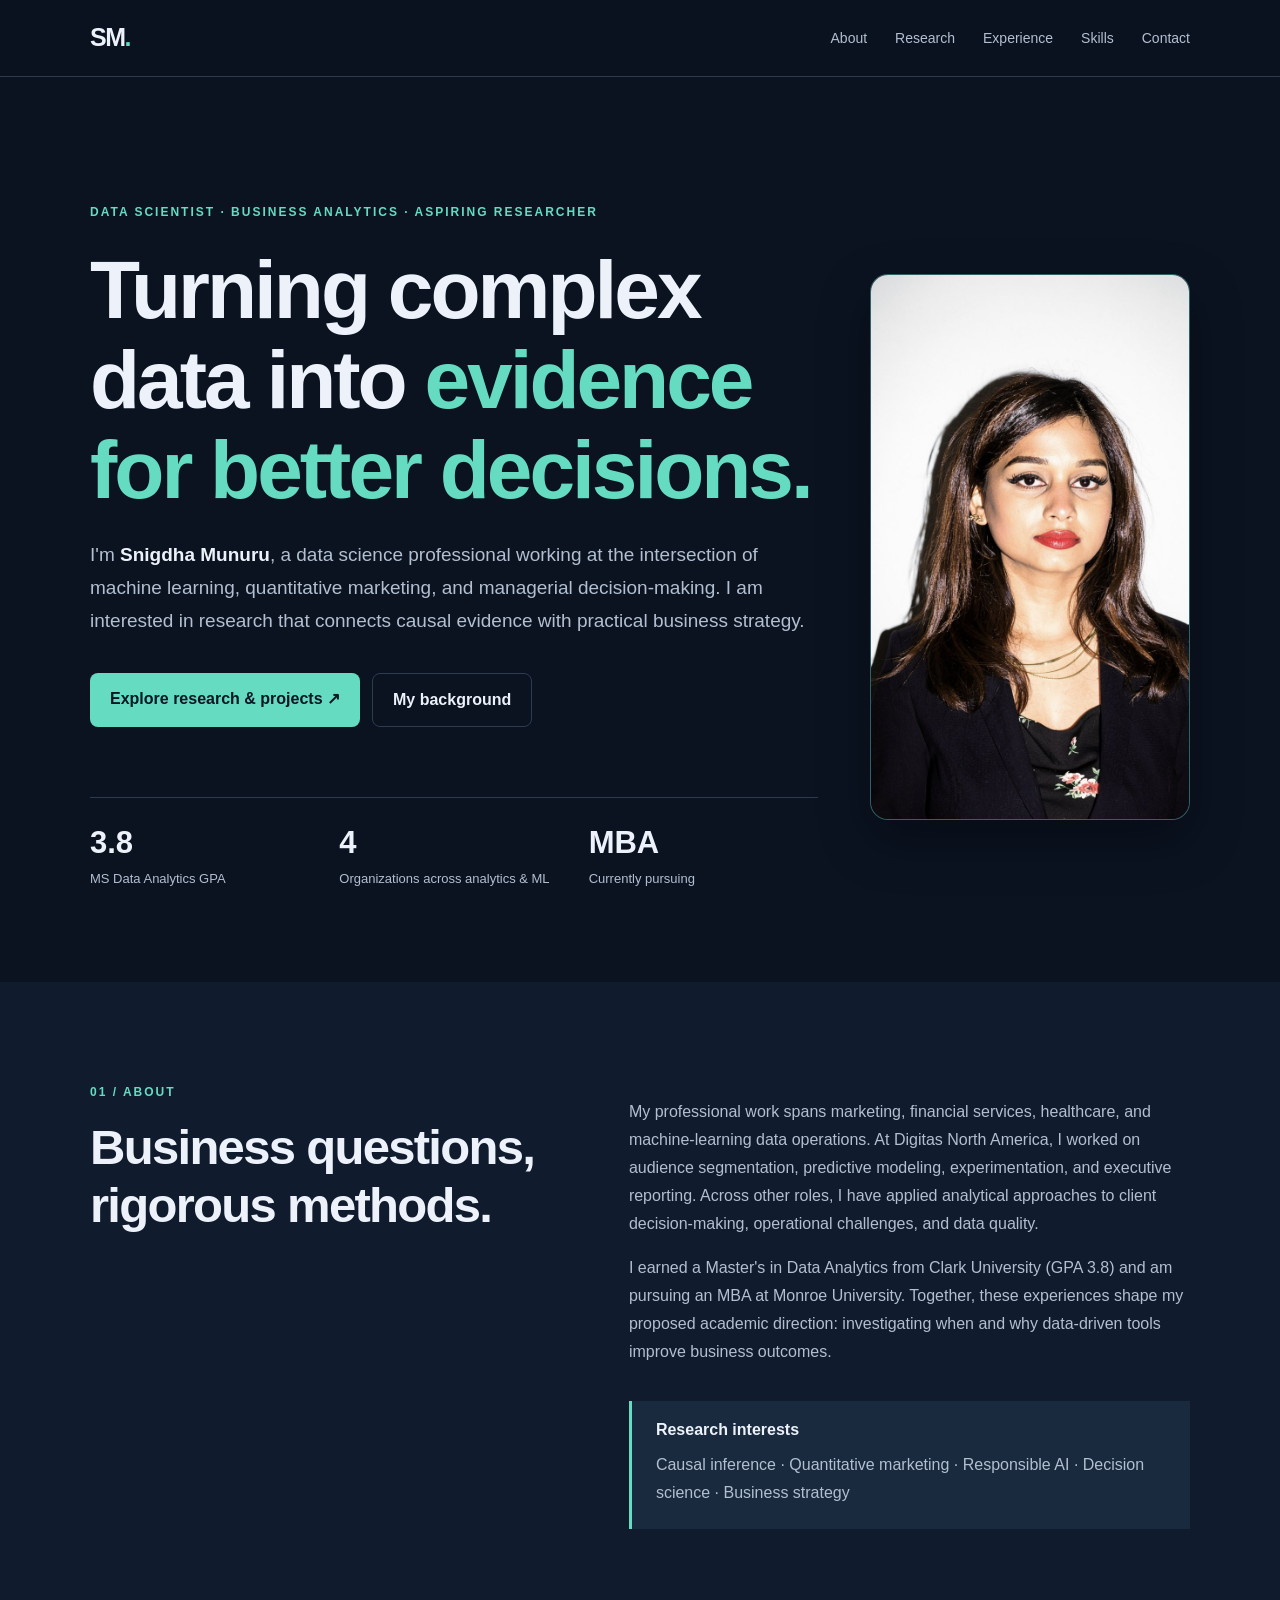
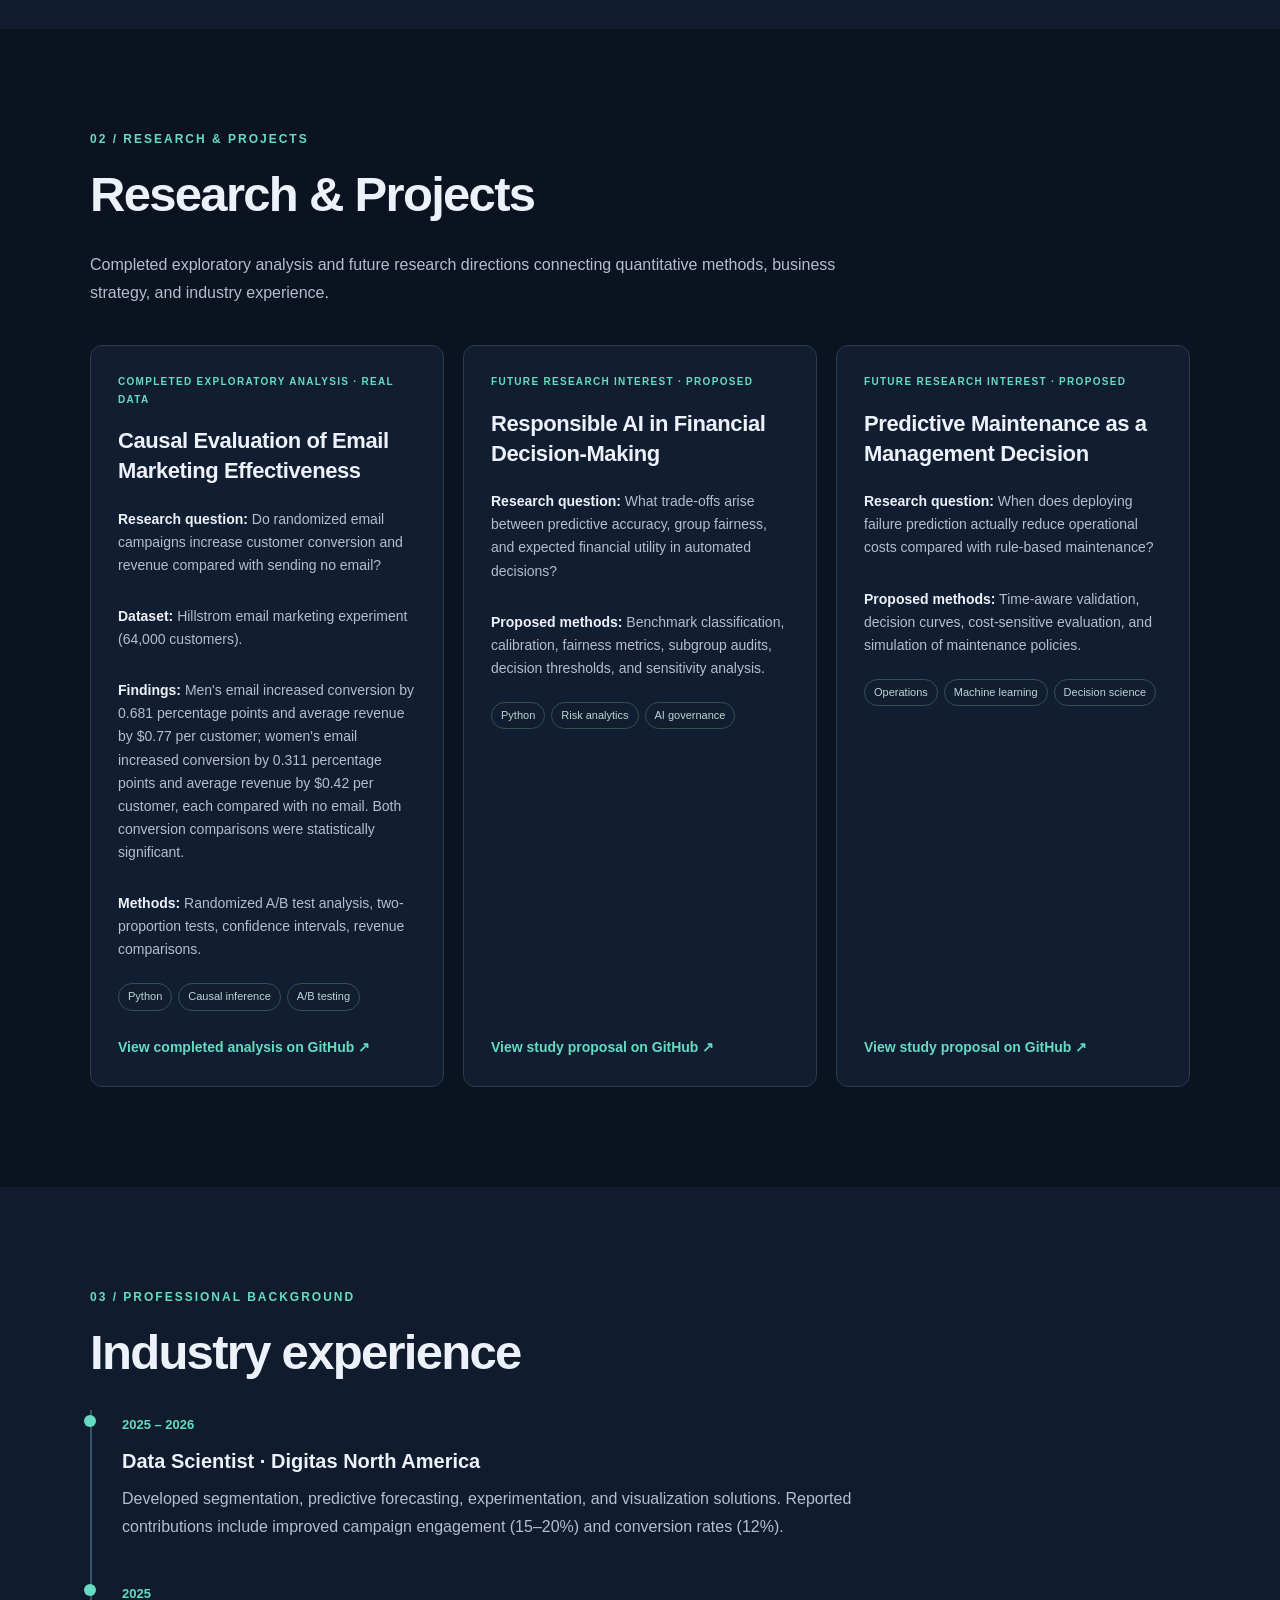
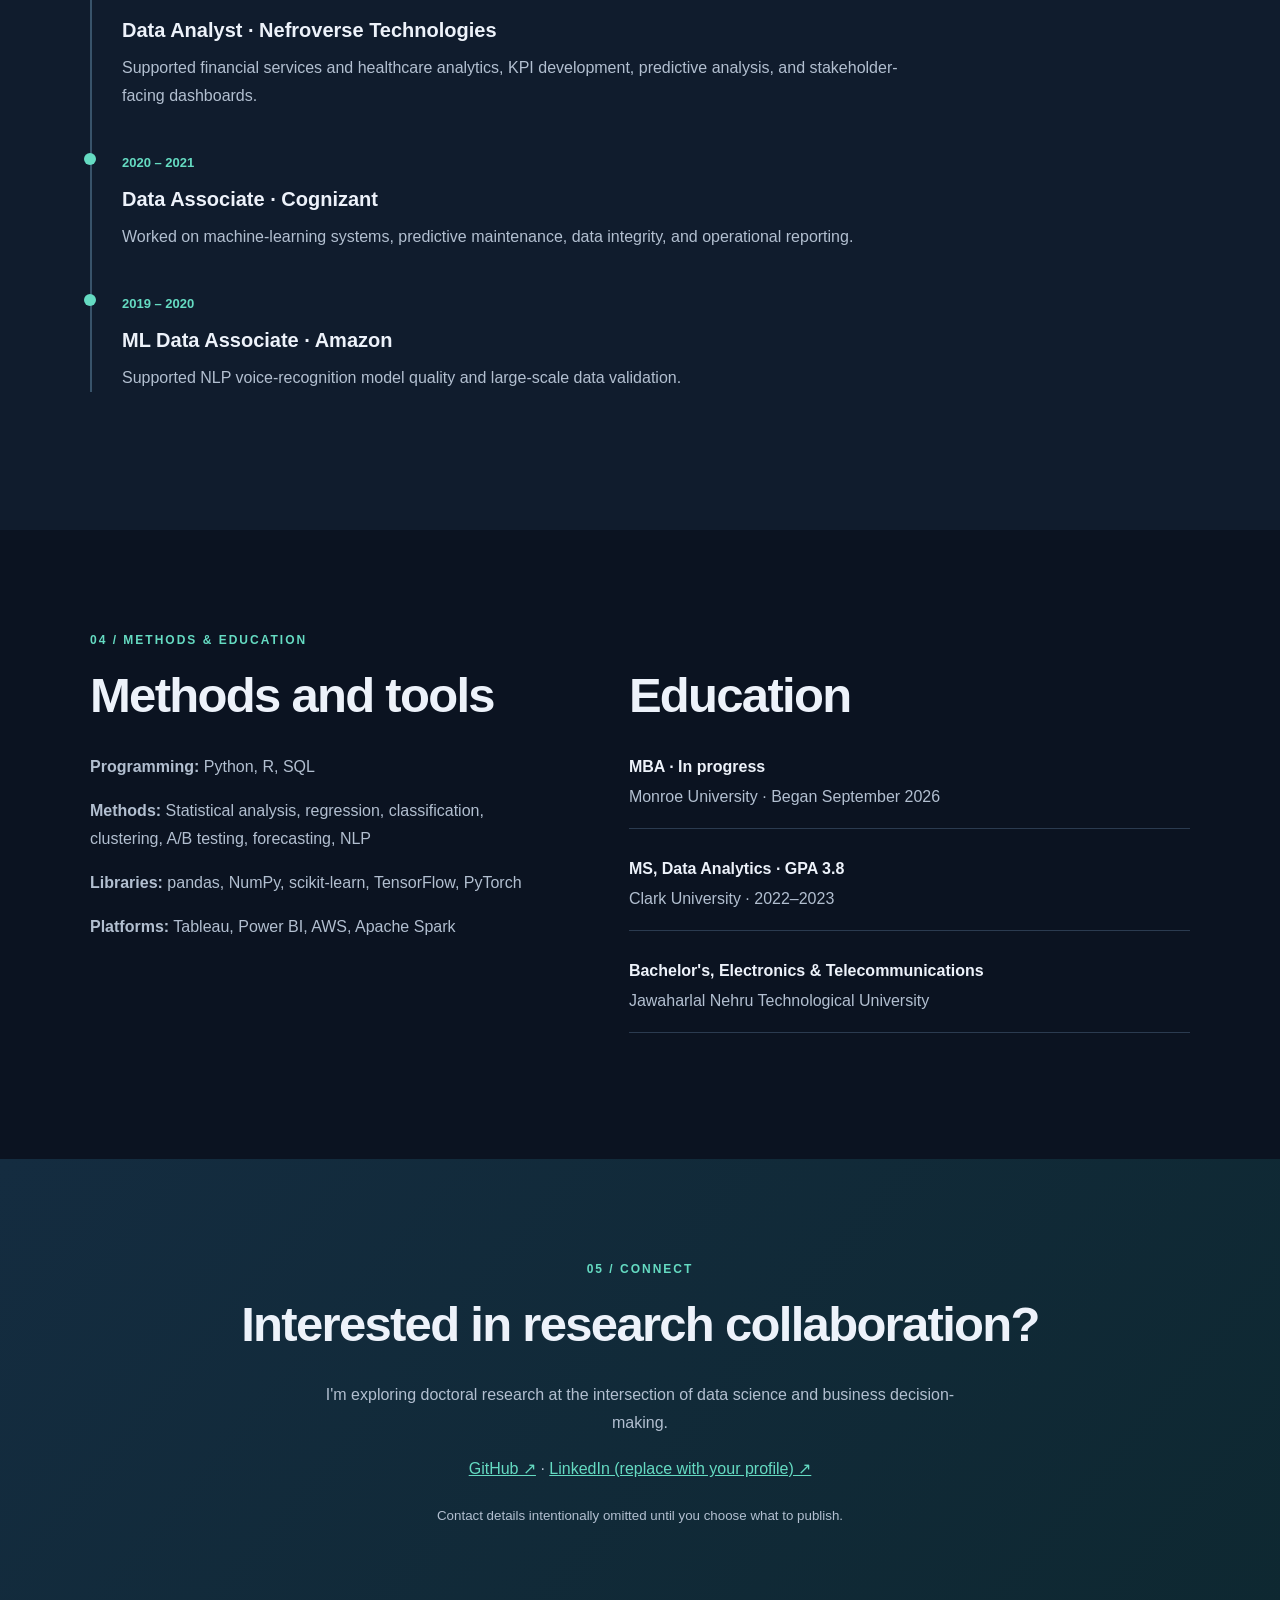
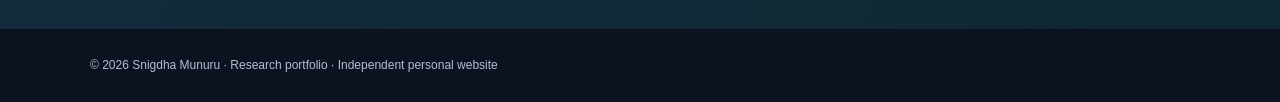
==== commit 6cfddf43: "Add files via upload" ====
--- a/index.html
+++ b/index.html
@@ -3,13 +3,13 @@
 .hero.hero-grid{display:grid;grid-template-columns:minmax(0,1.35fr) 320px;gap:52px;align-items:center}
 .hero-copy{min-width:0}
 .hero-photo-wrap{display:flex;justify-content:center;align-items:center}
-.hero-photo{display:block;width:min(100%,320px);height:auto;object-fit:contain;border-radius:16px;border:3px solid rgba(101,219,194,.35);box-shadow:0 20px 50px rgba(0,0,0,.35),0 0 0 1px rgba(255,255,255,.06);background:#132235}
-@media(max-width:900px){.hero.hero-grid{grid-template-columns:1fr;gap:26px}.hero-photo-wrap{order:-1}.hero-photo{width:220px}}
+.hero-photo{display:block;width:100%;max-width:340px;height:auto;max-height:570px;object-fit:contain;border-radius:18px;border:1px solid rgba(101,219,194,.35);box-shadow:0 20px 50px rgba(0,0,0,.35);background:#132235}
+@media(max-width:900px){.hero.hero-grid{grid-template-columns:1fr;gap:26px}.hero-photo-wrap{order:-1}.hero-photo{max-width:260px}}
 </style></head>
 <body><header class="top"><nav class="wrap nav"><a href="#home" class="brand">SM<span>.</span></a><button class="menu" aria-label="Toggle navigation" aria-expanded="false">Menu</button><div class="links"><a href="#about">About</a><a href="#research">Research</a><a href="#experience">Experience</a><a href="#skills">Skills</a><a href="#contact">Contact</a></div></nav></header>
-<main><section id="home" class="hero wrap hero-grid"><div class="hero-copy"><div class="eyebrow">DATA SCIENTIST · BUSINESS ANALYTICS · ASPIRING RESEARCHER</div><h1>Turning complex data into <em>evidence for better decisions.</em></h1><p class="lead">I'm <strong>Snigdha Munuru</strong>, a data science professional working at the intersection of machine learning, quantitative marketing, and managerial decision-making. I am interested in research that connects causal evidence with practical business strategy.</p><div class="actions"><a class="btn" href="#research">Explore proposed research ↗</a><a class="btn secondary" href="#about">My background</a></div><div class="stats"><div><strong>3.8</strong><span>MS Data Analytics GPA</span></div><div><strong>4</strong><span>Organizations across analytics & ML</span></div><div><strong>MBA</strong><span>Currently pursuing</span></div></div></div><div class="hero-photo-wrap"><img class="hero-photo" src="[data-uri]" alt="Full professional portrait of Snigdha Munuru"></div></section>
+<main><section id="home" class="hero wrap hero-grid"><div class="hero-copy"><div class="eyebrow">DATA SCIENTIST · BUSINESS ANALYTICS · ASPIRING RESEARCHER</div><h1>Turning complex data into <em>evidence for better decisions.</em></h1><p class="lead">I'm <strong>Snigdha Munuru</strong>, a data science professional working at the intersection of machine learning, quantitative marketing, and managerial decision-making. I am interested in research that connects causal evidence with practical business strategy.</p><div class="actions"><a class="btn" href="#research">Explore research &amp; projects ↗</a><a class="btn secondary" href="#about">My background</a></div><div class="stats"><div><strong>3.8</strong><span>MS Data Analytics GPA</span></div><div><strong>4</strong><span>Organizations across analytics & ML</span></div><div><strong>MBA</strong><span>Currently pursuing</span></div></div></div><div class="hero-photo-wrap"><img class="hero-photo" src="[data-uri]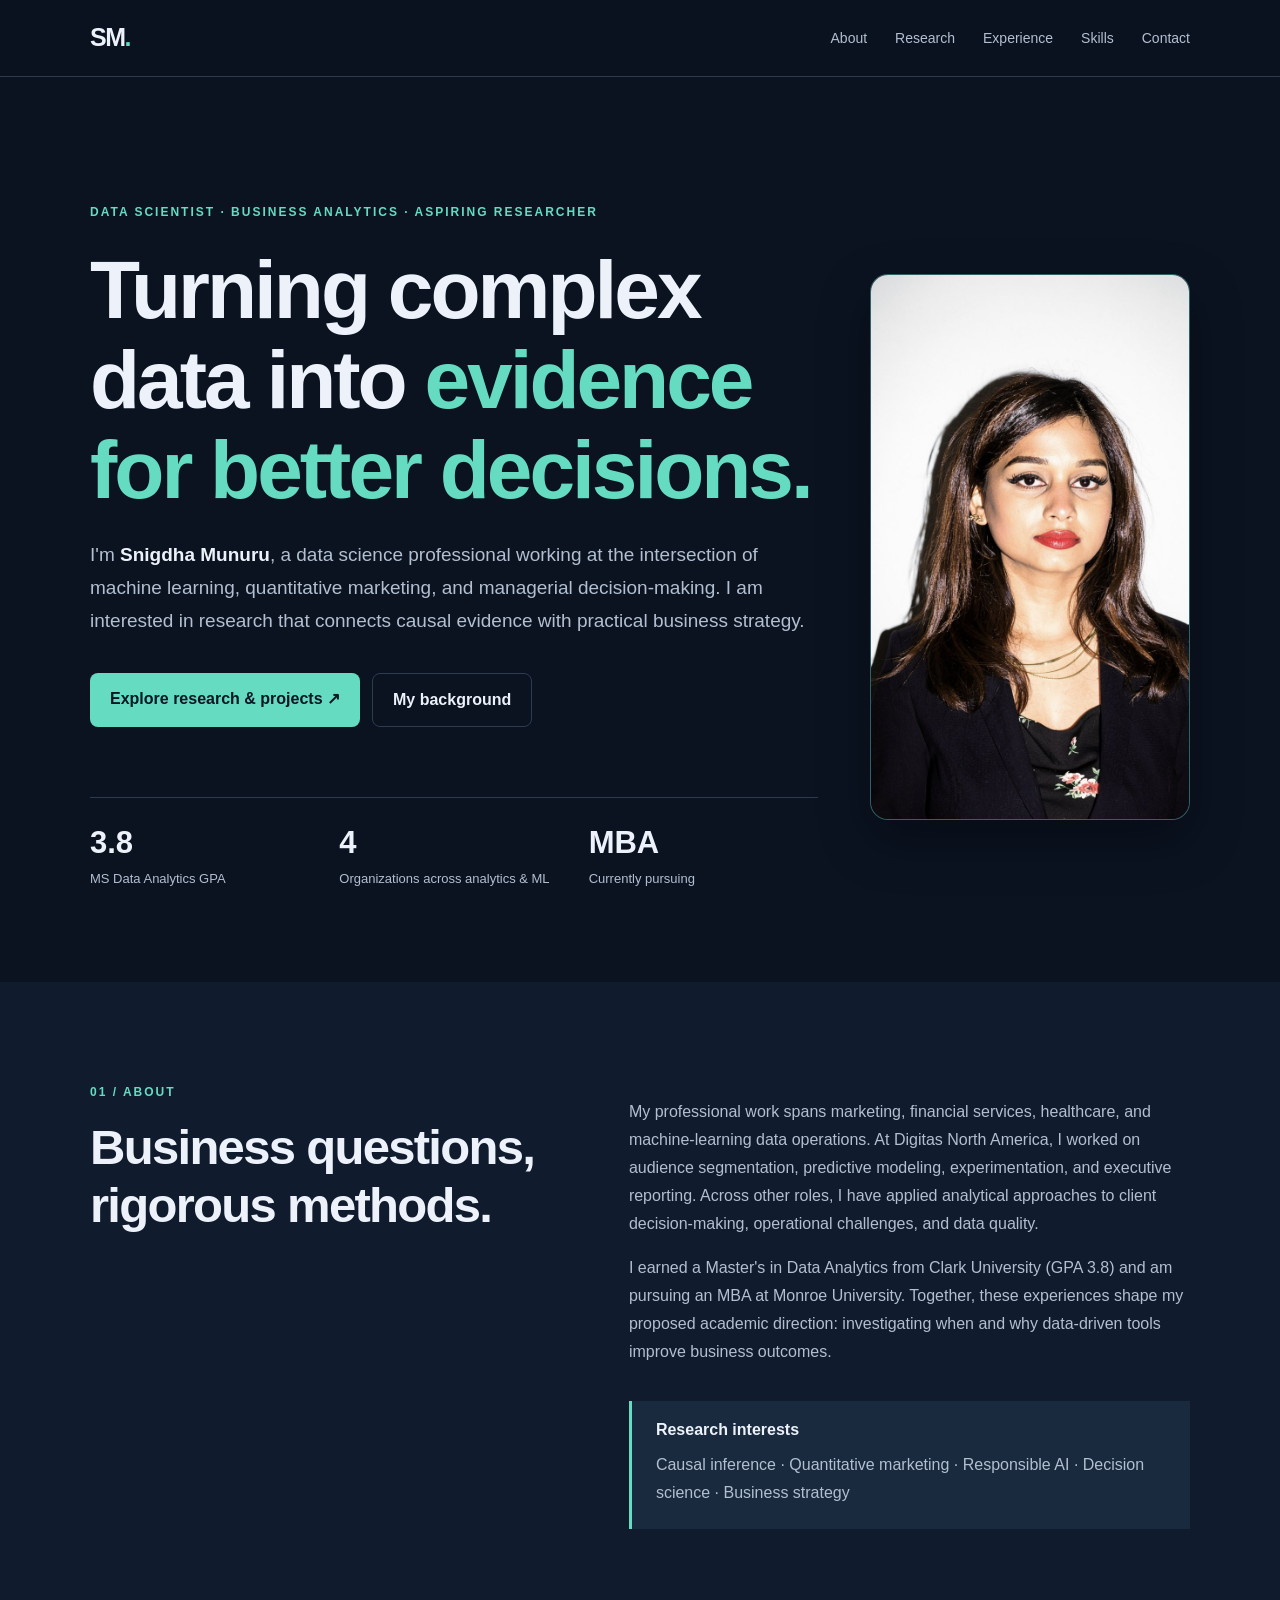
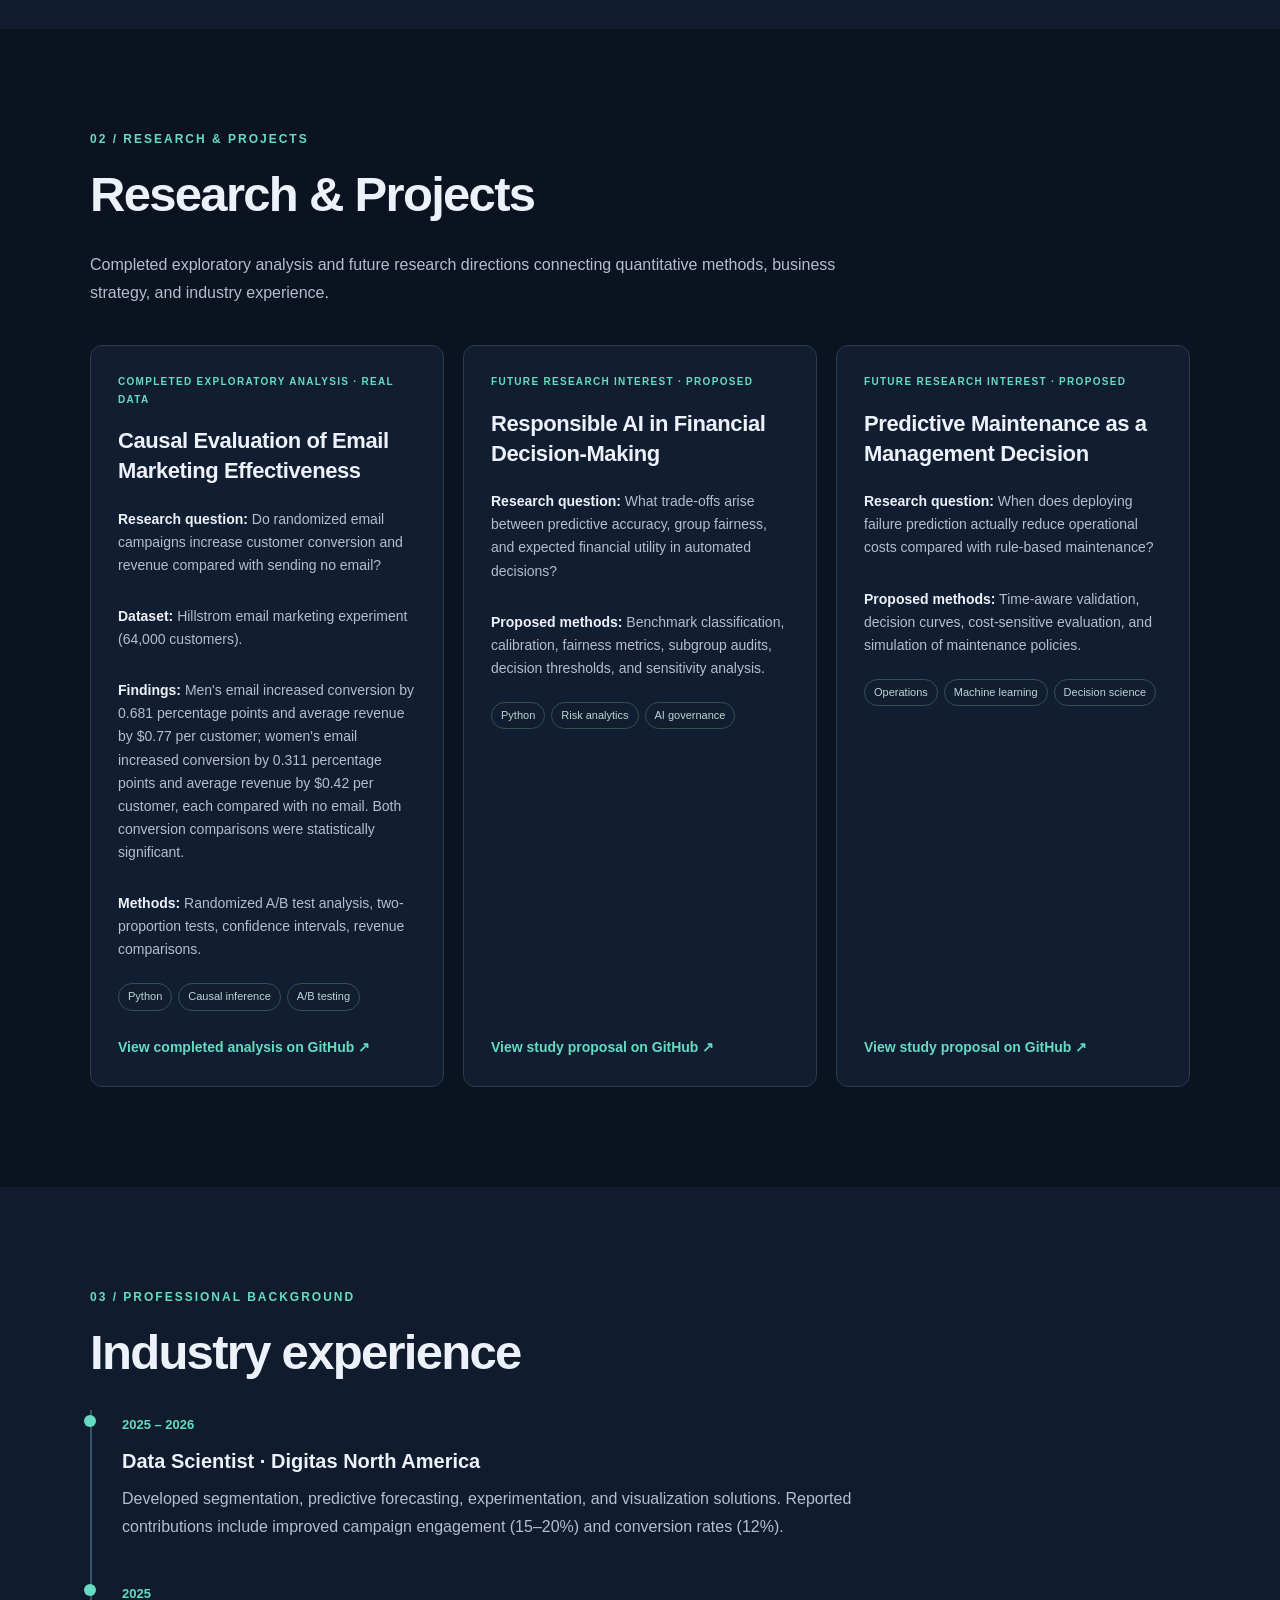
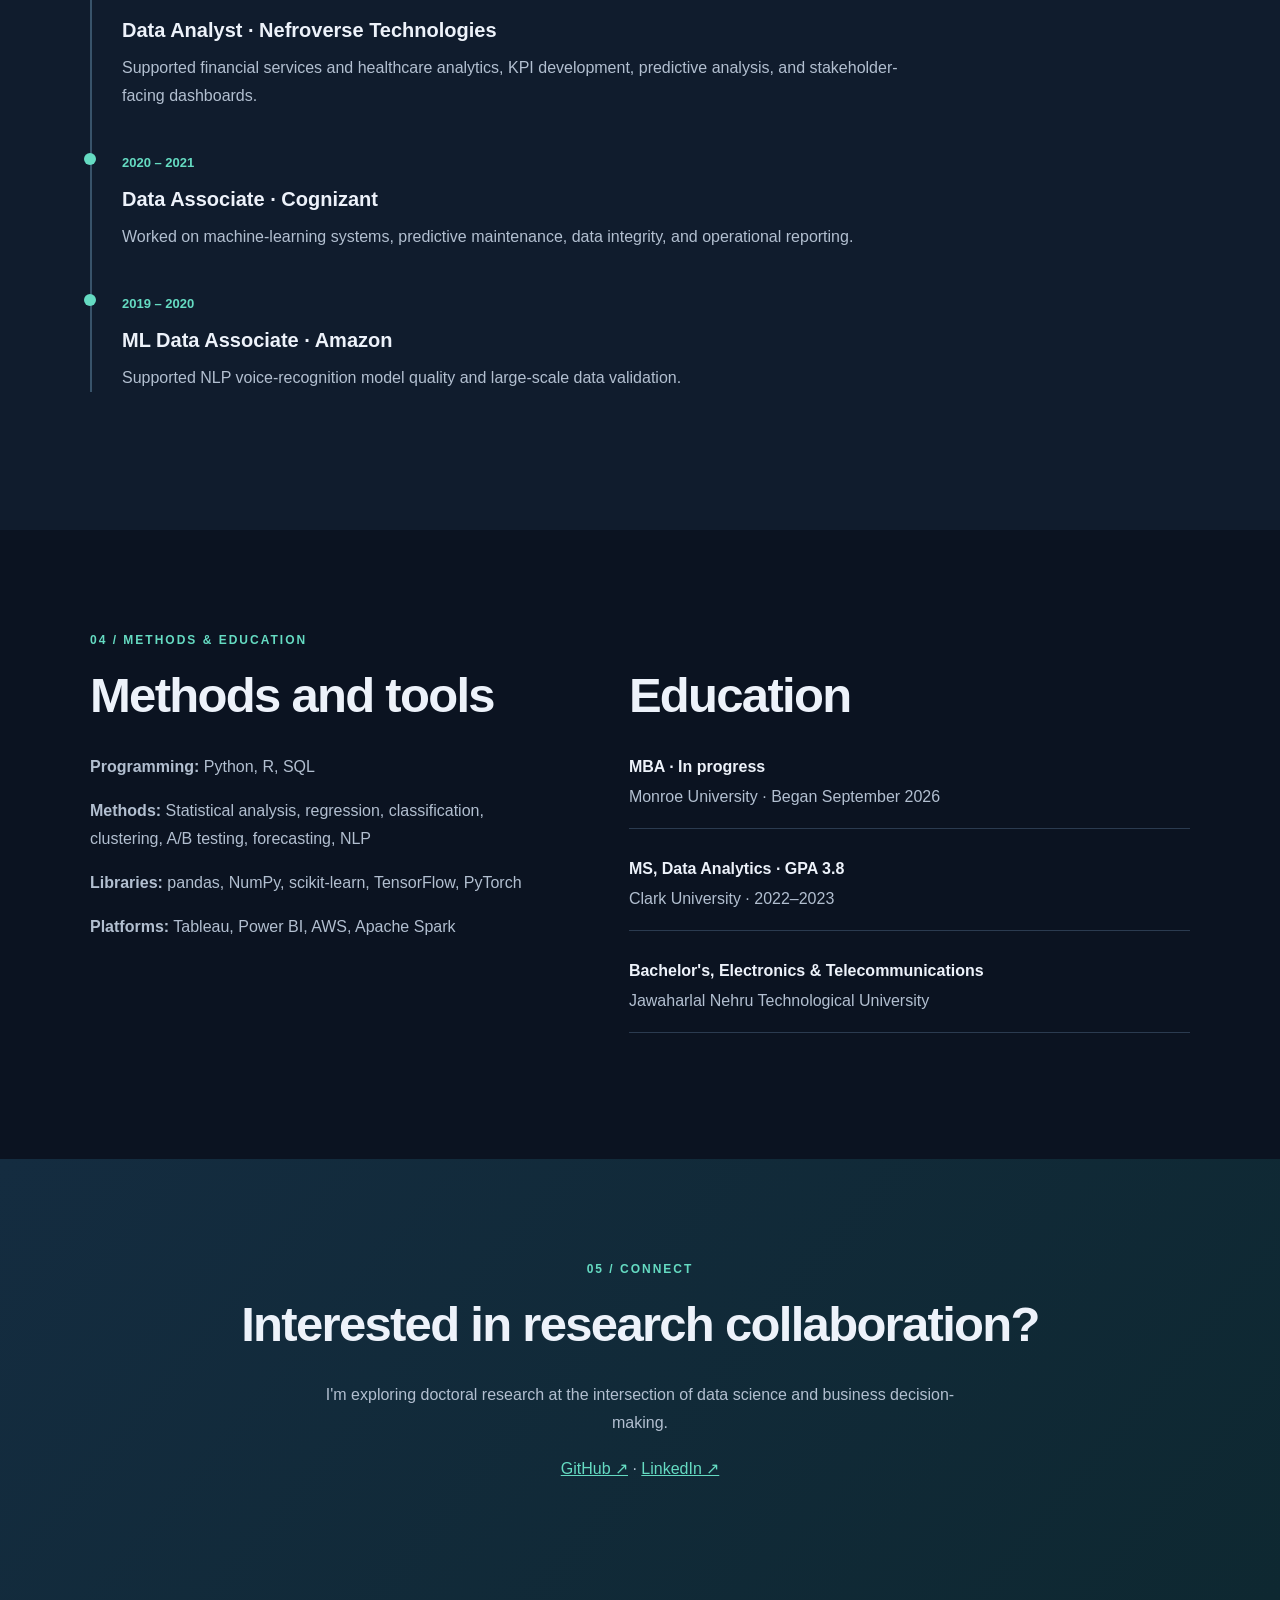
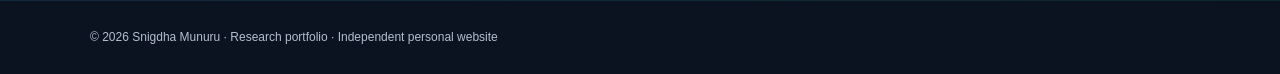
==== commit dd3ab303: "Add files via upload" ====
--- a/index.html
+++ b/index.html
@@ -12,4 +12,4 @@
 <section id="research" class="section wrap"><div class="eyebrow">02 / RESEARCH &amp; PROJECTS</div><h2>Research &amp; Projects</h2><p class="sectionlead">Completed exploratory analysis and future research directions connecting quantitative methods, business strategy, and industry experience.</p><div class="cards"><article class="project"><span class="tag">COMPLETED EXPLORATORY ANALYSIS · REAL DATA</span><h3>Causal Evaluation of Email Marketing Effectiveness</h3><p><b>Research question:</b> Do randomized email campaigns increase customer conversion and revenue compared with sending no email?</p><p><b>Dataset:</b> Hillstrom email marketing experiment (64,000 customers).</p><p><b>Findings:</b> Men's email increased conversion by 0.681 percentage points and average revenue by $0.77 per customer; women's email increased conversion by 0.311 percentage points and average revenue by $0.42 per customer, each compared with no email. Both conversion comparisons were statistically significant.</p><p><b>Methods:</b> Randomized A/B test analysis, two-proportion tests, confidence intervals, revenue comparisons.</p><div class="chips"><span>Python</span><span>Causal inference</span><span>A/B testing</span></div><a href="https://github.com/munurusnigdha/causal-marketing-research" target="_blank" rel="noopener noreferrer">View completed analysis on GitHub ↗</a></article><article class="project"><span class="tag">FUTURE RESEARCH INTEREST · PROPOSED</span><h3>Responsible AI in Financial Decision-Making</h3><p><b>Research question:</b> What trade-offs arise between predictive accuracy, group fairness, and expected financial utility in automated decisions?</p><p><b>Proposed methods:</b> Benchmark classification, calibration, fairness metrics, subgroup audits, decision thresholds, and sensitivity analysis.</p><div class="chips"><span>Python</span><span>Risk analytics</span><span>AI governance</span></div><a href="https://github.com/munurusnigdha/munurusnigdha.github.io/blob/main/projects/responsible_financial_ai.md" target="_blank" rel="noopener noreferrer">View study proposal on GitHub ↗</a></article><article class="project"><span class="tag">FUTURE RESEARCH INTEREST · PROPOSED</span><h3>Predictive Maintenance as a Management Decision</h3><p><b>Research question:</b> When does deploying failure prediction actually reduce operational costs compared with rule-based maintenance?</p><p><b>Proposed methods:</b> Time-aware validation, decision curves, cost-sensitive evaluation, and simulation of maintenance policies.</p><div class="chips"><span>Operations</span><span>Machine learning</span><span>Decision science</span></div><a href="https://github.com/munurusnigdha/munurusnigdha.github.io/blob/main/projects/predictive_maintenance.md" target="_blank" rel="noopener noreferrer">View study proposal on GitHub ↗</a></article></div></section>
 <section id="experience" class="section alt"><div class="wrap"><div class="eyebrow">03 / PROFESSIONAL BACKGROUND</div><h2>Industry experience</h2><div class="timeline"><div><span>2025 – 2026</span><h3>Data Scientist · Digitas North America</h3><p>Developed segmentation, predictive forecasting, experimentation, and visualization solutions. Reported contributions include improved campaign engagement (15–20%) and conversion rates (12%).</p></div><div><span>2025</span><h3>Data Analyst · Nefroverse Technologies</h3><p>Supported financial services and healthcare analytics, KPI development, predictive analysis, and stakeholder-facing dashboards.</p></div><div><span>2020 – 2021</span><h3>Data Associate · Cognizant</h3><p>Worked on machine-learning systems, predictive maintenance, data integrity, and operational reporting.</p></div><div><span>2019 – 2020</span><h3>ML Data Associate · Amazon</h3><p>Supported NLP voice-recognition model quality and large-scale data validation.</p></div></div></div></section>
 <section id="skills" class="section wrap"><div class="eyebrow">04 / METHODS & EDUCATION</div><div class="two"><div><h2>Methods and tools</h2><p><strong>Programming:</strong> Python, R, SQL</p><p><strong>Methods:</strong> Statistical analysis, regression, classification, clustering, A/B testing, forecasting, NLP</p><p><strong>Libraries:</strong> pandas, NumPy, scikit-learn, TensorFlow, PyTorch</p><p><strong>Platforms:</strong> Tableau, Power BI, AWS, Apache Spark</p></div><div><h2>Education</h2><div class="edu"><b>MBA · In progress</b><p>Monroe University · Began September 2026</p></div><div class="edu"><b>MS, Data Analytics · GPA 3.8</b><p>Clark University · 2022–2023</p></div><div class="edu"><b>Bachelor's, Electronics & Telecommunications</b><p>Jawaharlal Nehru Technological University</p></div></div></div></section>
-<section id="contact" class="section contact"><div class="wrap"><div class="eyebrow">05 / CONNECT</div><h2>Interested in research collaboration?</h2><p>I'm exploring doctoral research at the intersection of data science and business decision-making.</p><p><a href="https://github.com/munurusnigdha" target="_blank" rel="noopener">GitHub ↗</a> · <a href="https://www.linkedin.com/" target="_blank" rel="noopener">LinkedIn (replace with your profile) ↗</a></p><small>Contact details intentionally omitted until you choose what to publish.</small></div></section></main><footer><div class="wrap">© <span id="year"></span> Snigdha Munuru · Research portfolio · Independent personal website</div></footer><script src="assets/script.js"></script></body></html>
+<section id="contact" class="section contact"><div class="wrap"><div class="eyebrow">05 / CONNECT</div><h2>Interested in research collaboration?</h2><p>I'm exploring doctoral research at the intersection of data science and business decision-making.</p><p><a href="https://github.com/munurusnigdha" target="_blank" rel="noopener">GitHub ↗</a> · <a href="https://www.linkedin.com/in/munuru-snigdha" target="_blank" rel="noopener">LinkedIn ↗</a></p></div></section></main><footer><div class="wrap">© <span id="year"></span> Snigdha Munuru · Research portfolio · Independent personal website</div></footer><script src="assets/script.js"></script></body></html>
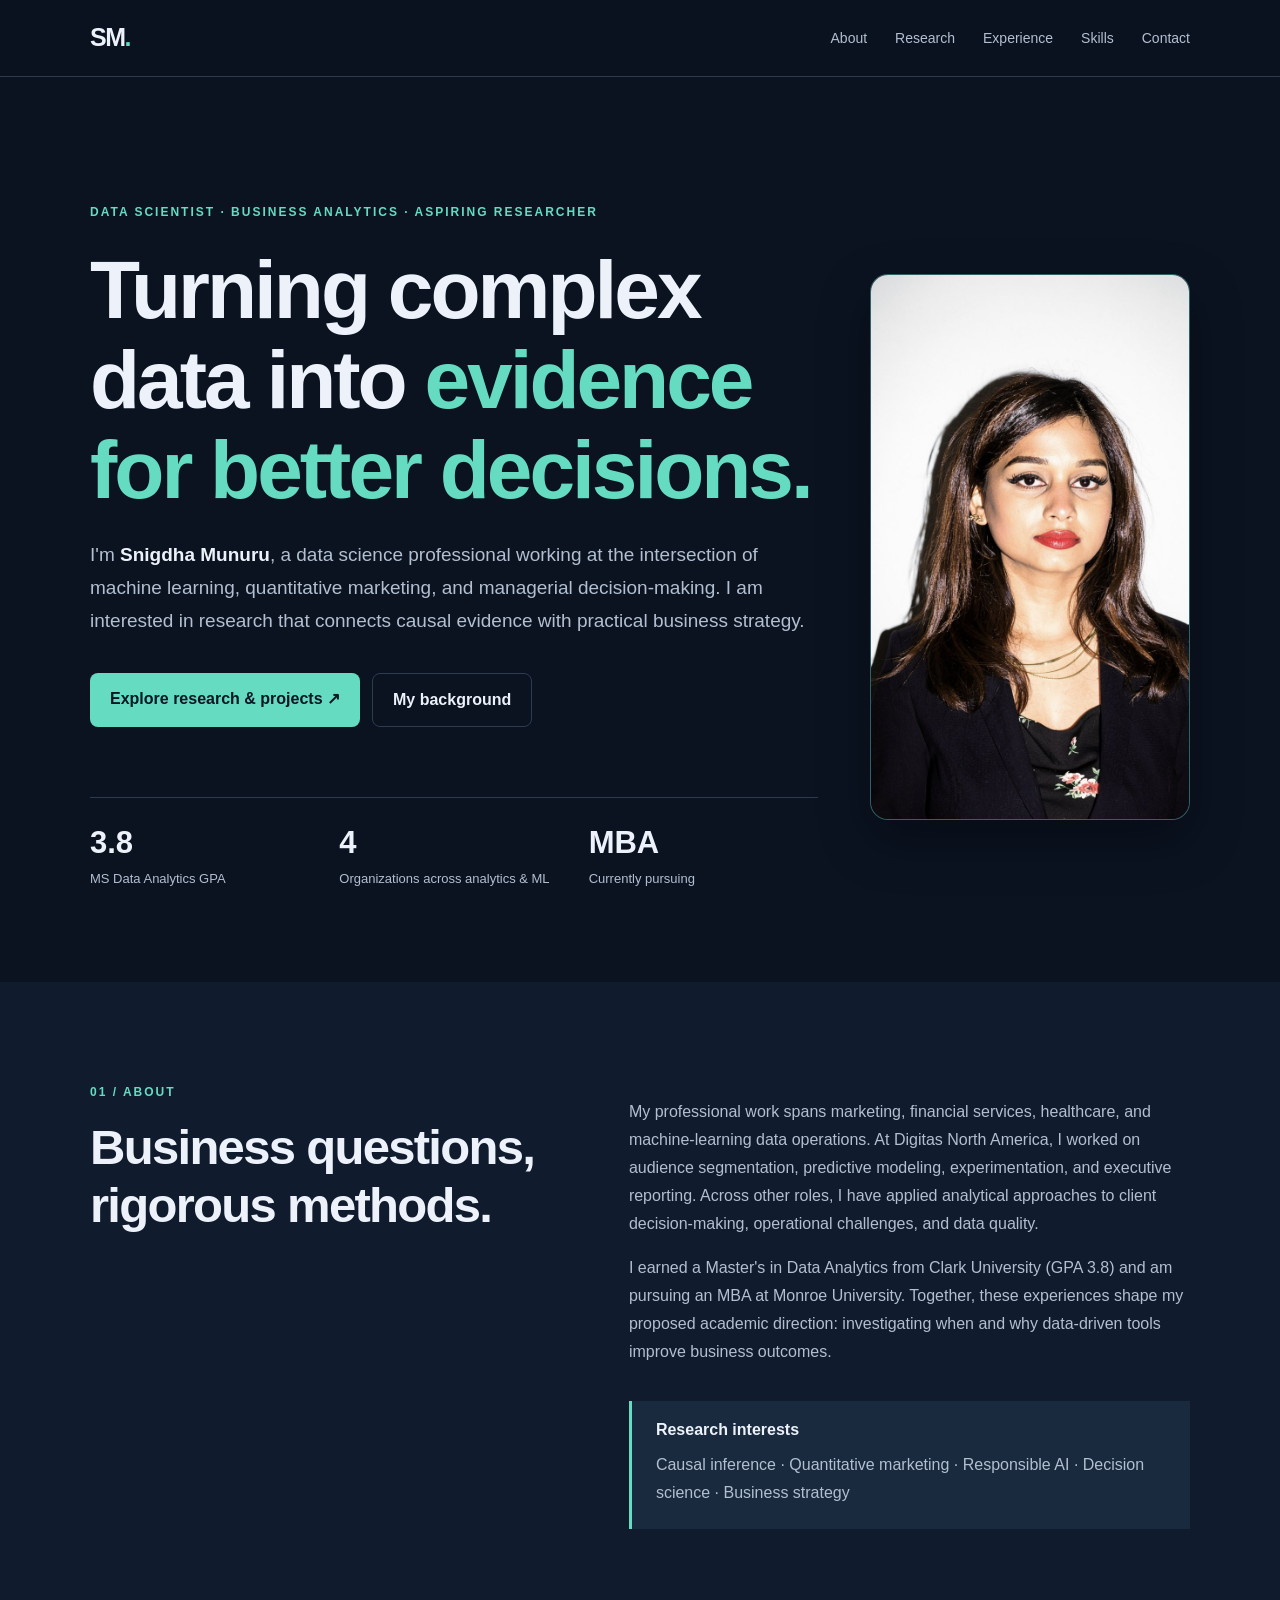
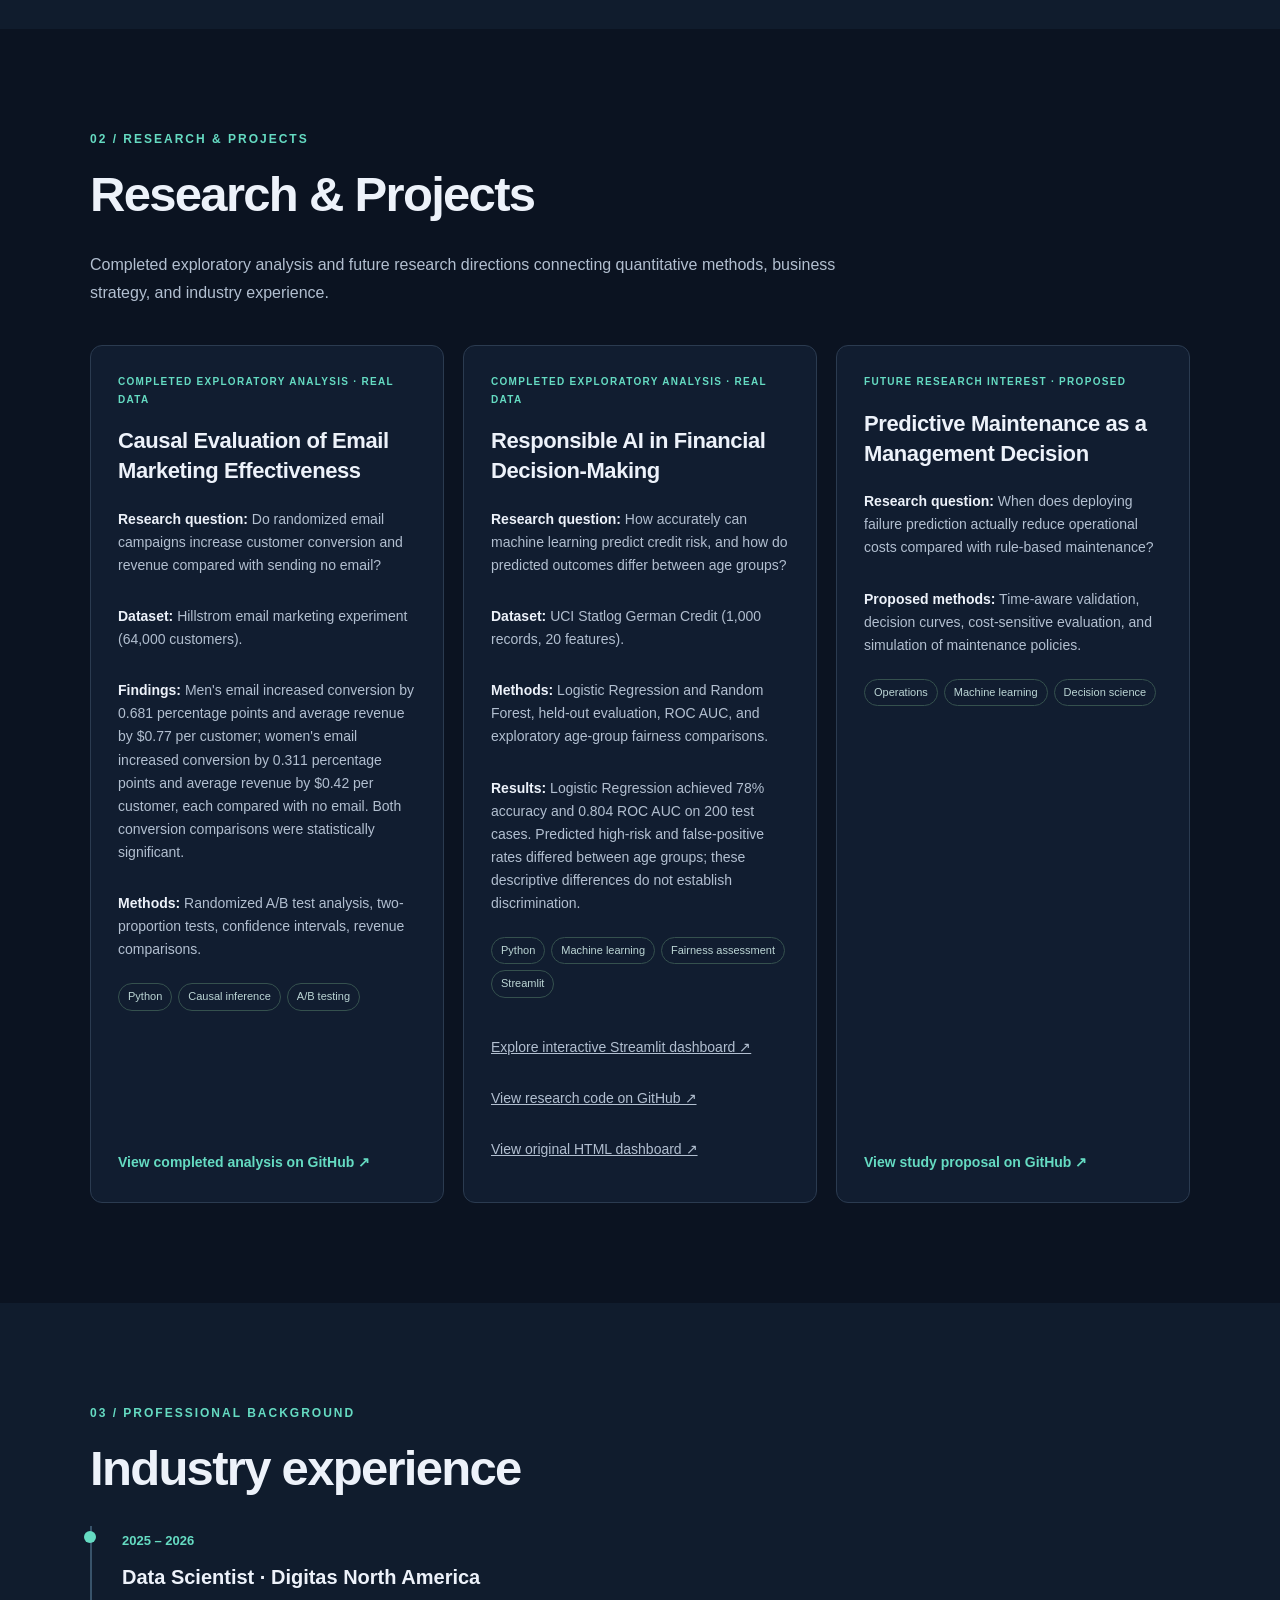
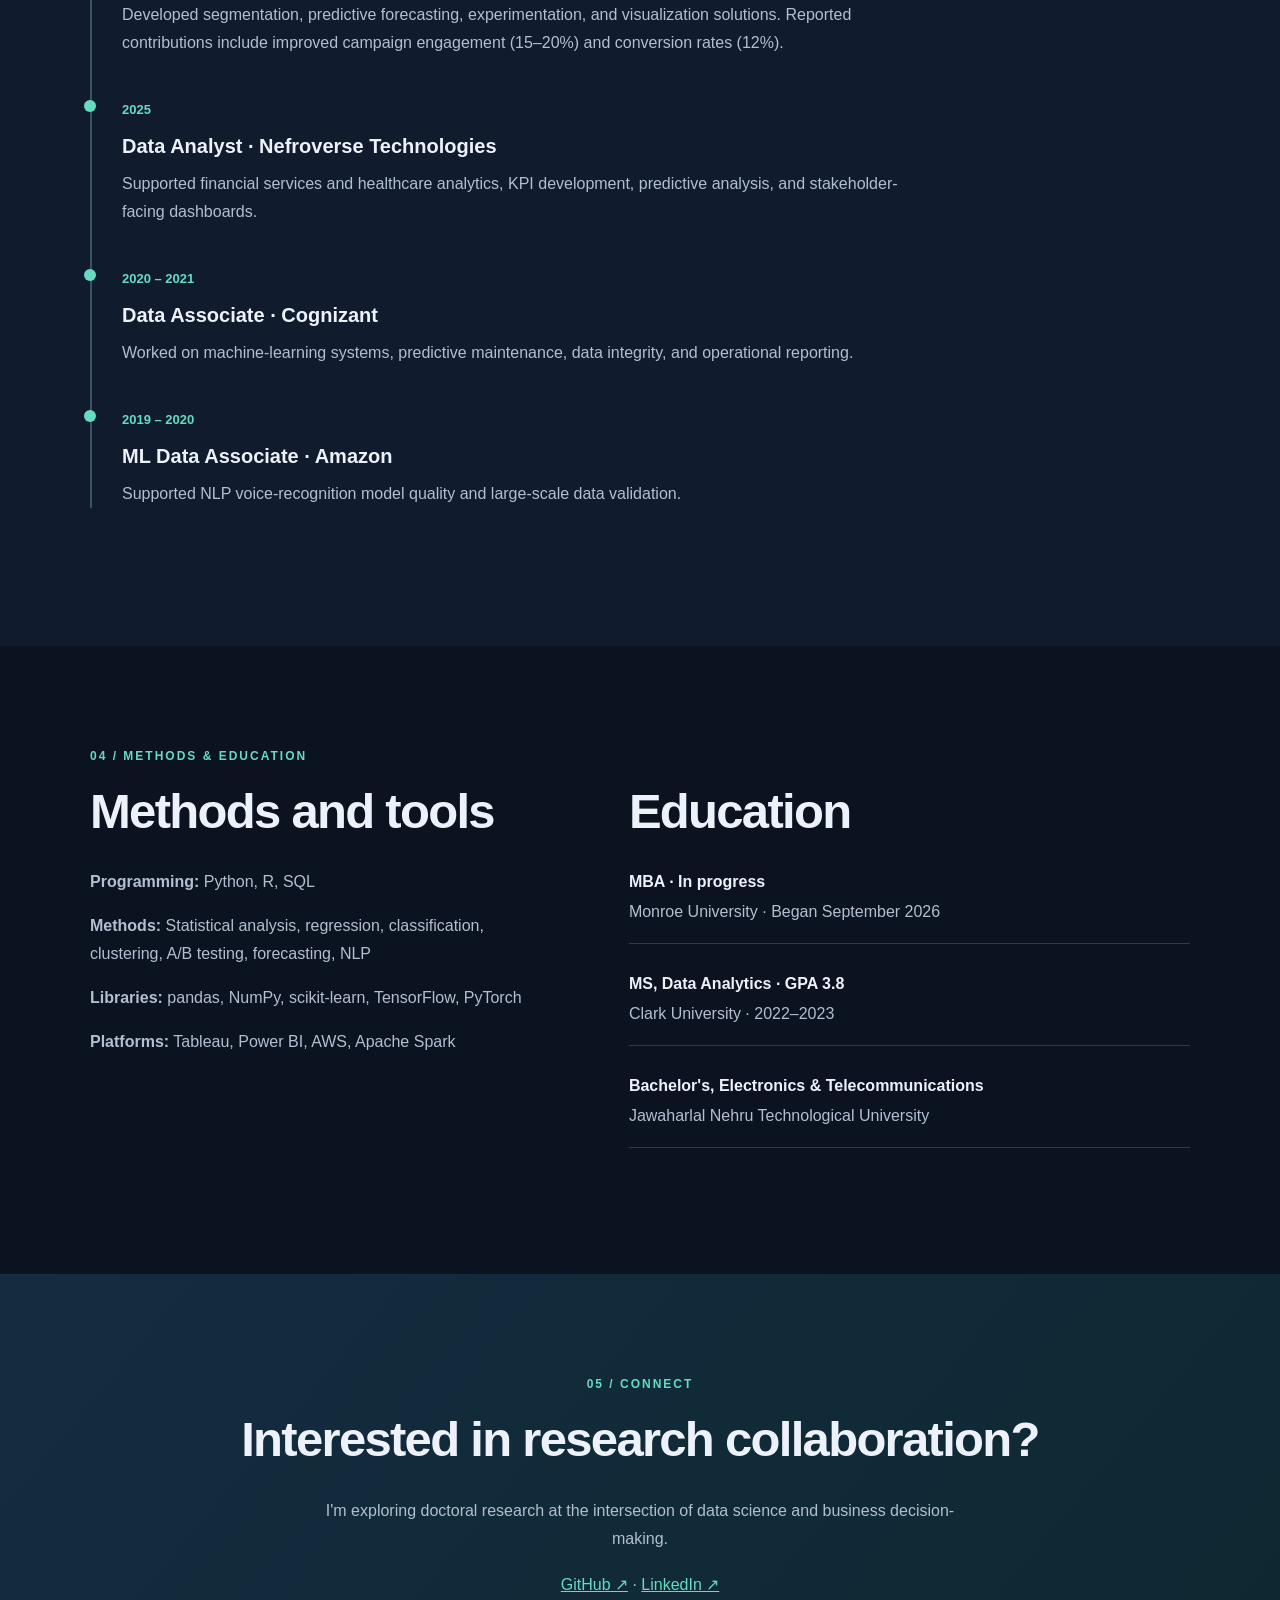
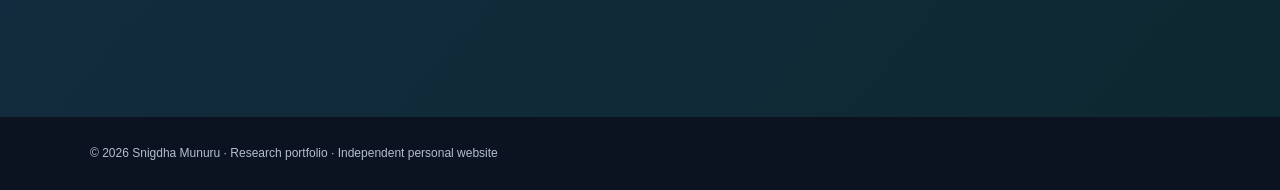
==== commit e93eb8db: "Add files via upload" ====
--- a/index.html
+++ b/index.html
@@ -9,7 +9,7 @@
 <body><header class="top"><nav class="wrap nav"><a href="#home" class="brand">SM<span>.</span></a><button class="menu" aria-label="Toggle navigation" aria-expanded="false">Menu</button><div class="links"><a href="#about">About</a><a href="#research">Research</a><a href="#experience">Experience</a><a href="#skills">Skills</a><a href="#contact">Contact</a></div></nav></header>
 <main><section id="home" class="hero wrap hero-grid"><div class="hero-copy"><div class="eyebrow">DATA SCIENTIST · BUSINESS ANALYTICS · ASPIRING RESEARCHER</div><h1>Turning complex data into <em>evidence for better decisions.</em></h1><p class="lead">I'm <strong>Snigdha Munuru</strong>, a data science professional working at the intersection of machine learning, quantitative marketing, and managerial decision-making. I am interested in research that connects causal evidence with practical business strategy.</p><div class="actions"><a class="btn" href="#research">Explore research &amp; projects ↗</a><a class="btn secondary" href="#about">My background</a></div><div class="stats"><div><strong>3.8</strong><span>MS Data Analytics GPA</span></div><div><strong>4</strong><span>Organizations across analytics & ML</span></div><div><strong>MBA</strong><span>Currently pursuing</span></div></div></div><div class="hero-photo-wrap"><img class="hero-photo" src="[data-uri]" alt="Full professional portrait of Snigdha Munuru"></div></section>
 <section id="about" class="section alt"><div class="wrap two"><div><div class="eyebrow">01 / ABOUT</div><h2>Business questions, rigorous methods.</h2></div><div><p>My professional work spans marketing, financial services, healthcare, and machine-learning data operations. At Digitas North America, I worked on audience segmentation, predictive modeling, experimentation, and executive reporting. Across other roles, I have applied analytical approaches to client decision-making, operational challenges, and data quality.</p><p>I earned a Master's in Data Analytics from Clark University (GPA 3.8) and am pursuing an MBA at Monroe University. Together, these experiences shape my proposed academic direction: investigating when and why data-driven tools improve business outcomes.</p><div class="callout"><b>Research interests</b><p>Causal inference · Quantitative marketing · Responsible AI · Decision science · Business strategy</p></div></div></div></section>
-<section id="research" class="section wrap"><div class="eyebrow">02 / RESEARCH &amp; PROJECTS</div><h2>Research &amp; Projects</h2><p class="sectionlead">Completed exploratory analysis and future research directions connecting quantitative methods, business strategy, and industry experience.</p><div class="cards"><article class="project"><span class="tag">COMPLETED EXPLORATORY ANALYSIS · REAL DATA</span><h3>Causal Evaluation of Email Marketing Effectiveness</h3><p><b>Research question:</b> Do randomized email campaigns increase customer conversion and revenue compared with sending no email?</p><p><b>Dataset:</b> Hillstrom email marketing experiment (64,000 customers).</p><p><b>Findings:</b> Men's email increased conversion by 0.681 percentage points and average revenue by $0.77 per customer; women's email increased conversion by 0.311 percentage points and average revenue by $0.42 per customer, each compared with no email. Both conversion comparisons were statistically significant.</p><p><b>Methods:</b> Randomized A/B test analysis, two-proportion tests, confidence intervals, revenue comparisons.</p><div class="chips"><span>Python</span><span>Causal inference</span><span>A/B testing</span></div><a href="https://github.com/munurusnigdha/causal-marketing-research" target="_blank" rel="noopener noreferrer">View completed analysis on GitHub ↗</a></article><article class="project"><span class="tag">FUTURE RESEARCH INTEREST · PROPOSED</span><h3>Responsible AI in Financial Decision-Making</h3><p><b>Research question:</b> What trade-offs arise between predictive accuracy, group fairness, and expected financial utility in automated decisions?</p><p><b>Proposed methods:</b> Benchmark classification, calibration, fairness metrics, subgroup audits, decision thresholds, and sensitivity analysis.</p><div class="chips"><span>Python</span><span>Risk analytics</span><span>AI governance</span></div><a href="https://github.com/munurusnigdha/munurusnigdha.github.io/blob/main/projects/responsible_financial_ai.md" target="_blank" rel="noopener noreferrer">View study proposal on GitHub ↗</a></article><article class="project"><span class="tag">FUTURE RESEARCH INTEREST · PROPOSED</span><h3>Predictive Maintenance as a Management Decision</h3><p><b>Research question:</b> When does deploying failure prediction actually reduce operational costs compared with rule-based maintenance?</p><p><b>Proposed methods:</b> Time-aware validation, decision curves, cost-sensitive evaluation, and simulation of maintenance policies.</p><div class="chips"><span>Operations</span><span>Machine learning</span><span>Decision science</span></div><a href="https://github.com/munurusnigdha/munurusnigdha.github.io/blob/main/projects/predictive_maintenance.md" target="_blank" rel="noopener noreferrer">View study proposal on GitHub ↗</a></article></div></section>
+<section id="research" class="section wrap"><div class="eyebrow">02 / RESEARCH &amp; PROJECTS</div><h2>Research &amp; Projects</h2><p class="sectionlead">Completed exploratory analysis and future research directions connecting quantitative methods, business strategy, and industry experience.</p><div class="cards"><article class="project"><span class="tag">COMPLETED EXPLORATORY ANALYSIS · REAL DATA</span><h3>Causal Evaluation of Email Marketing Effectiveness</h3><p><b>Research question:</b> Do randomized email campaigns increase customer conversion and revenue compared with sending no email?</p><p><b>Dataset:</b> Hillstrom email marketing experiment (64,000 customers).</p><p><b>Findings:</b> Men's email increased conversion by 0.681 percentage points and average revenue by $0.77 per customer; women's email increased conversion by 0.311 percentage points and average revenue by $0.42 per customer, each compared with no email. Both conversion comparisons were statistically significant.</p><p><b>Methods:</b> Randomized A/B test analysis, two-proportion tests, confidence intervals, revenue comparisons.</p><div class="chips"><span>Python</span><span>Causal inference</span><span>A/B testing</span></div><a href="https://github.com/munurusnigdha/causal-marketing-research" target="_blank" rel="noopener noreferrer">View completed analysis on GitHub ↗</a></article><article class="project"><span class="tag">COMPLETED EXPLORATORY ANALYSIS · REAL DATA</span><h3>Responsible AI in Financial Decision-Making</h3><p><b>Research question:</b> How accurately can machine learning predict credit risk, and how do predicted outcomes differ between age groups?</p><p><b>Dataset:</b> UCI Statlog German Credit (1,000 records, 20 features).</p><p><b>Methods:</b> Logistic Regression and Random Forest, held-out evaluation, ROC AUC, and exploratory age-group fairness comparisons.</p><p><b>Results:</b> Logistic Regression achieved 78% accuracy and 0.804 ROC AUC on 200 test cases. Predicted high-risk and false-positive rates differed between age groups; these descriptive differences do not establish discrimination.</p><div class="chips"><span>Python</span><span>Machine learning</span><span>Fairness assessment</span><span>Streamlit</span></div><p><a href="https://responsible-ai-credit-fairness-gxlp4v9gk8ayiqrtddbvge.streamlit.app/" target="_blank" rel="noopener noreferrer">Explore interactive Streamlit dashboard ↗</a></p><p><a href="https://github.com/munurusnigdha/responsible-ai-credit-fairness" target="_blank" rel="noopener noreferrer">View research code on GitHub ↗</a></p><p><a href="https://munurusnigdha.github.io/responsible-ai-credit-fairness/responsible_ai_dashboard.html" target="_blank" rel="noopener noreferrer">View original HTML dashboard ↗</a></p></article><article class="project"><span class="tag">FUTURE RESEARCH INTEREST · PROPOSED</span><h3>Predictive Maintenance as a Management Decision</h3><p><b>Research question:</b> When does deploying failure prediction actually reduce operational costs compared with rule-based maintenance?</p><p><b>Proposed methods:</b> Time-aware validation, decision curves, cost-sensitive evaluation, and simulation of maintenance policies.</p><div class="chips"><span>Operations</span><span>Machine learning</span><span>Decision science</span></div><a href="https://github.com/munurusnigdha/munurusnigdha.github.io/blob/main/projects/predictive_maintenance.md" target="_blank" rel="noopener noreferrer">View study proposal on GitHub ↗</a></article></div></section>
 <section id="experience" class="section alt"><div class="wrap"><div class="eyebrow">03 / PROFESSIONAL BACKGROUND</div><h2>Industry experience</h2><div class="timeline"><div><span>2025 – 2026</span><h3>Data Scientist · Digitas North America</h3><p>Developed segmentation, predictive forecasting, experimentation, and visualization solutions. Reported contributions include improved campaign engagement (15–20%) and conversion rates (12%).</p></div><div><span>2025</span><h3>Data Analyst · Nefroverse Technologies</h3><p>Supported financial services and healthcare analytics, KPI development, predictive analysis, and stakeholder-facing dashboards.</p></div><div><span>2020 – 2021</span><h3>Data Associate · Cognizant</h3><p>Worked on machine-learning systems, predictive maintenance, data integrity, and operational reporting.</p></div><div><span>2019 – 2020</span><h3>ML Data Associate · Amazon</h3><p>Supported NLP voice-recognition model quality and large-scale data validation.</p></div></div></div></section>
 <section id="skills" class="section wrap"><div class="eyebrow">04 / METHODS & EDUCATION</div><div class="two"><div><h2>Methods and tools</h2><p><strong>Programming:</strong> Python, R, SQL</p><p><strong>Methods:</strong> Statistical analysis, regression, classification, clustering, A/B testing, forecasting, NLP</p><p><strong>Libraries:</strong> pandas, NumPy, scikit-learn, TensorFlow, PyTorch</p><p><strong>Platforms:</strong> Tableau, Power BI, AWS, Apache Spark</p></div><div><h2>Education</h2><div class="edu"><b>MBA · In progress</b><p>Monroe University · Began September 2026</p></div><div class="edu"><b>MS, Data Analytics · GPA 3.8</b><p>Clark University · 2022–2023</p></div><div class="edu"><b>Bachelor's, Electronics & Telecommunications</b><p>Jawaharlal Nehru Technological University</p></div></div></div></section>
 <section id="contact" class="section contact"><div class="wrap"><div class="eyebrow">05 / CONNECT</div><h2>Interested in research collaboration?</h2><p>I'm exploring doctoral research at the intersection of data science and business decision-making.</p><p><a href="https://github.com/munurusnigdha" target="_blank" rel="noopener">GitHub ↗</a> · <a href="https://www.linkedin.com/in/munuru-snigdha" target="_blank" rel="noopener">LinkedIn ↗</a></p></div></section></main><footer><div class="wrap">© <span id="year"></span> Snigdha Munuru · Research portfolio · Independent personal website</div></footer><script src="assets/script.js"></script></body></html>
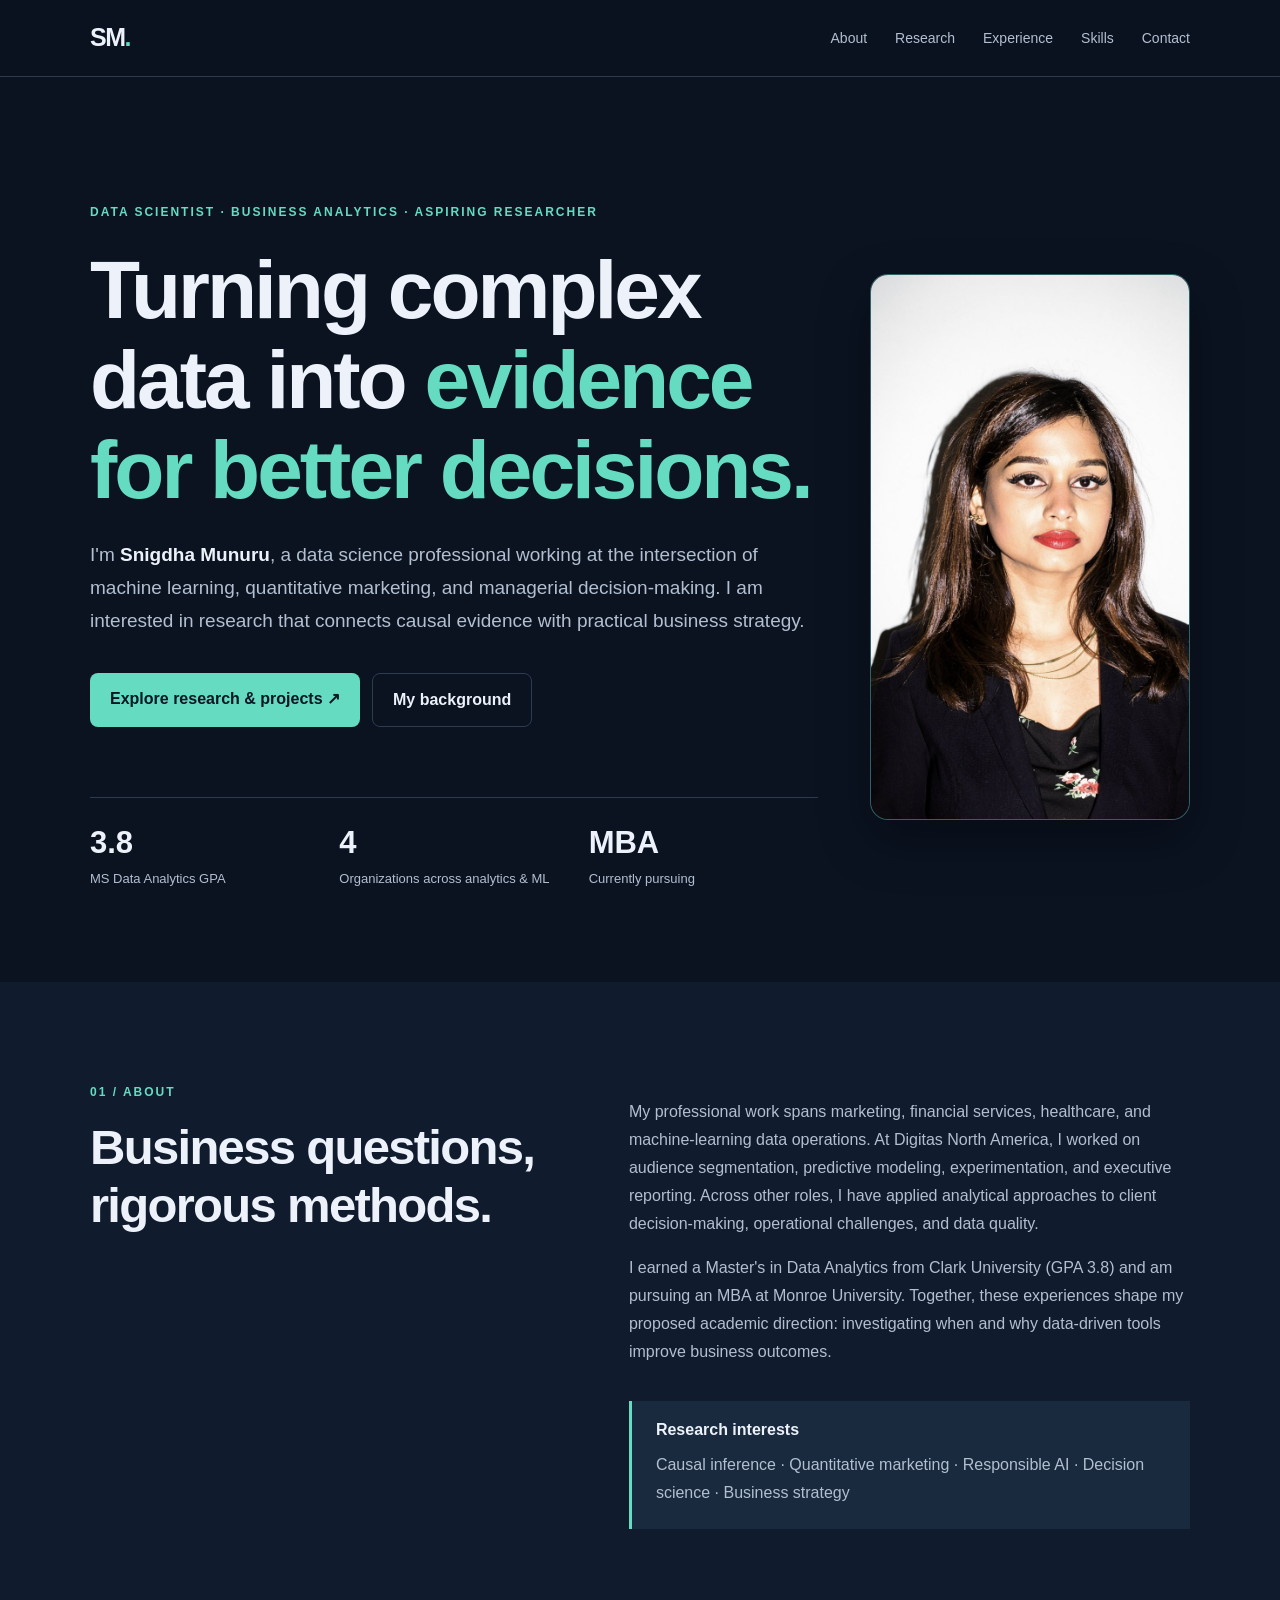
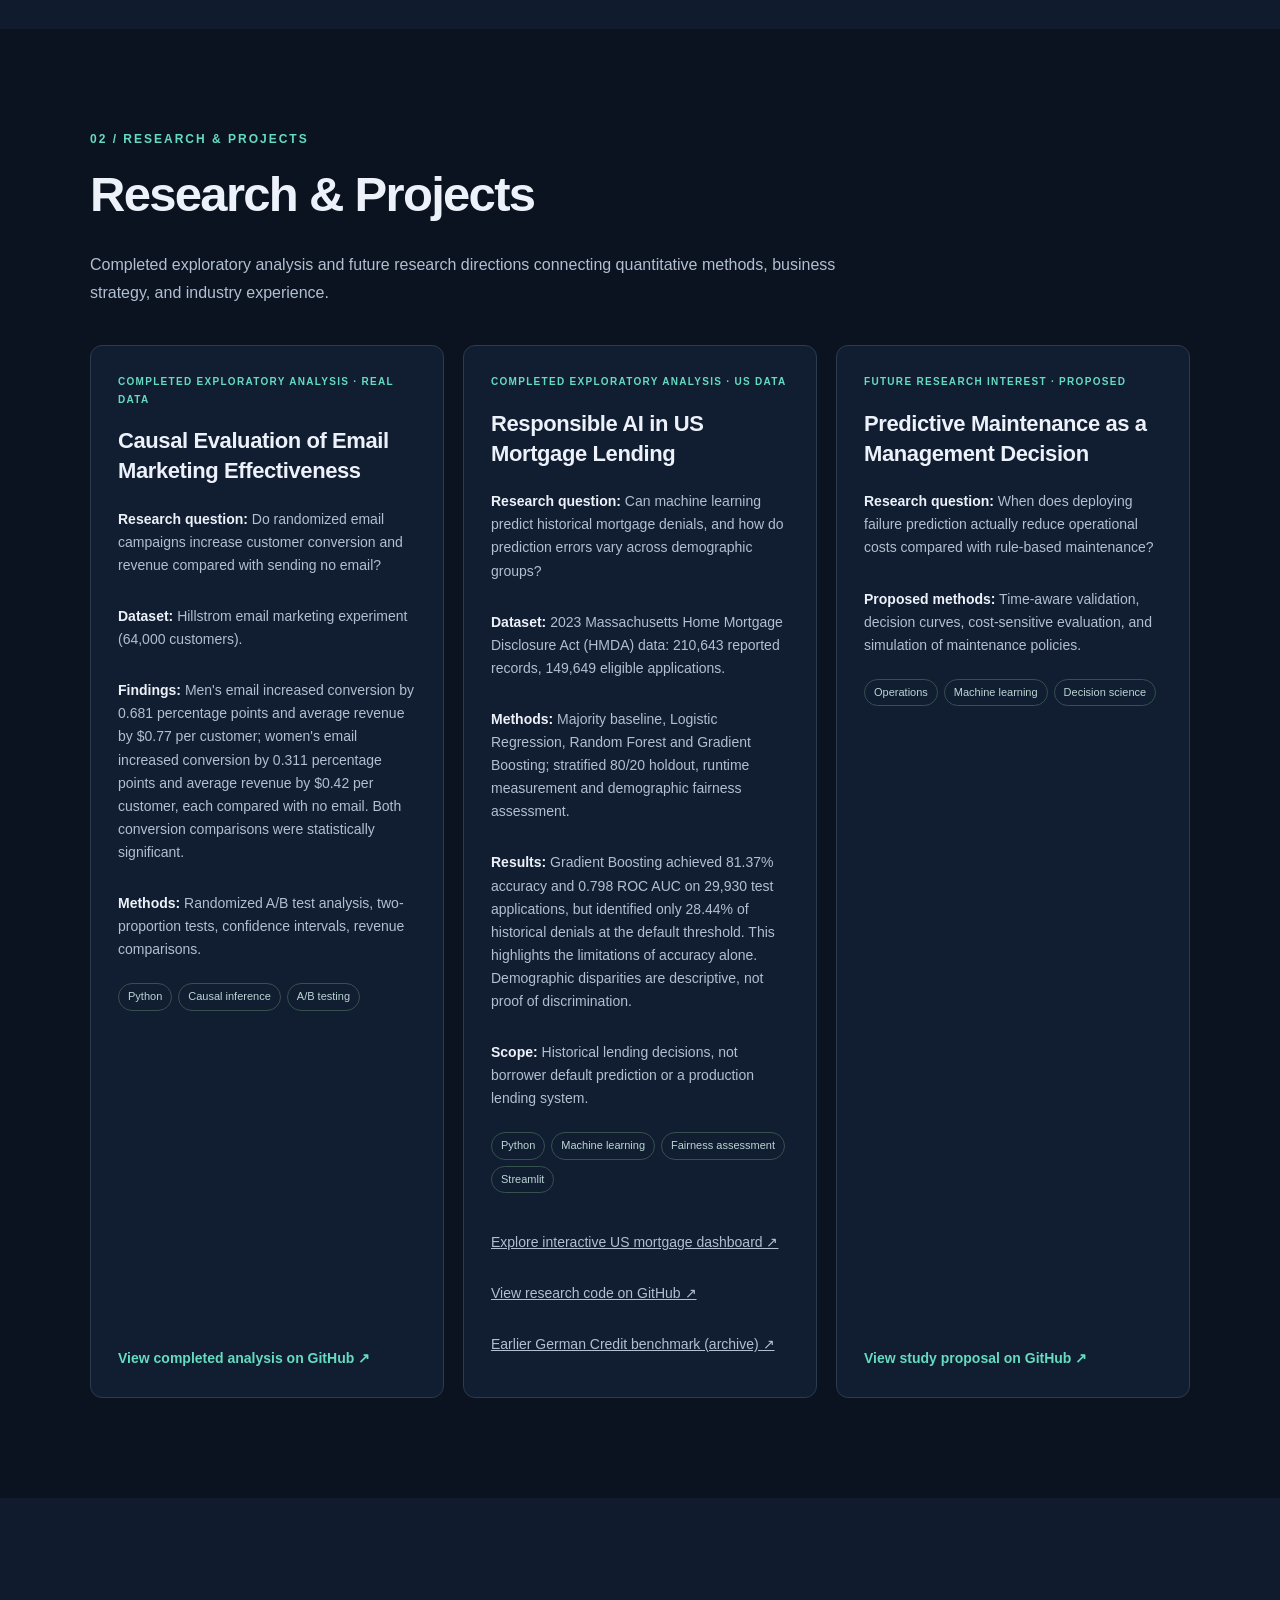
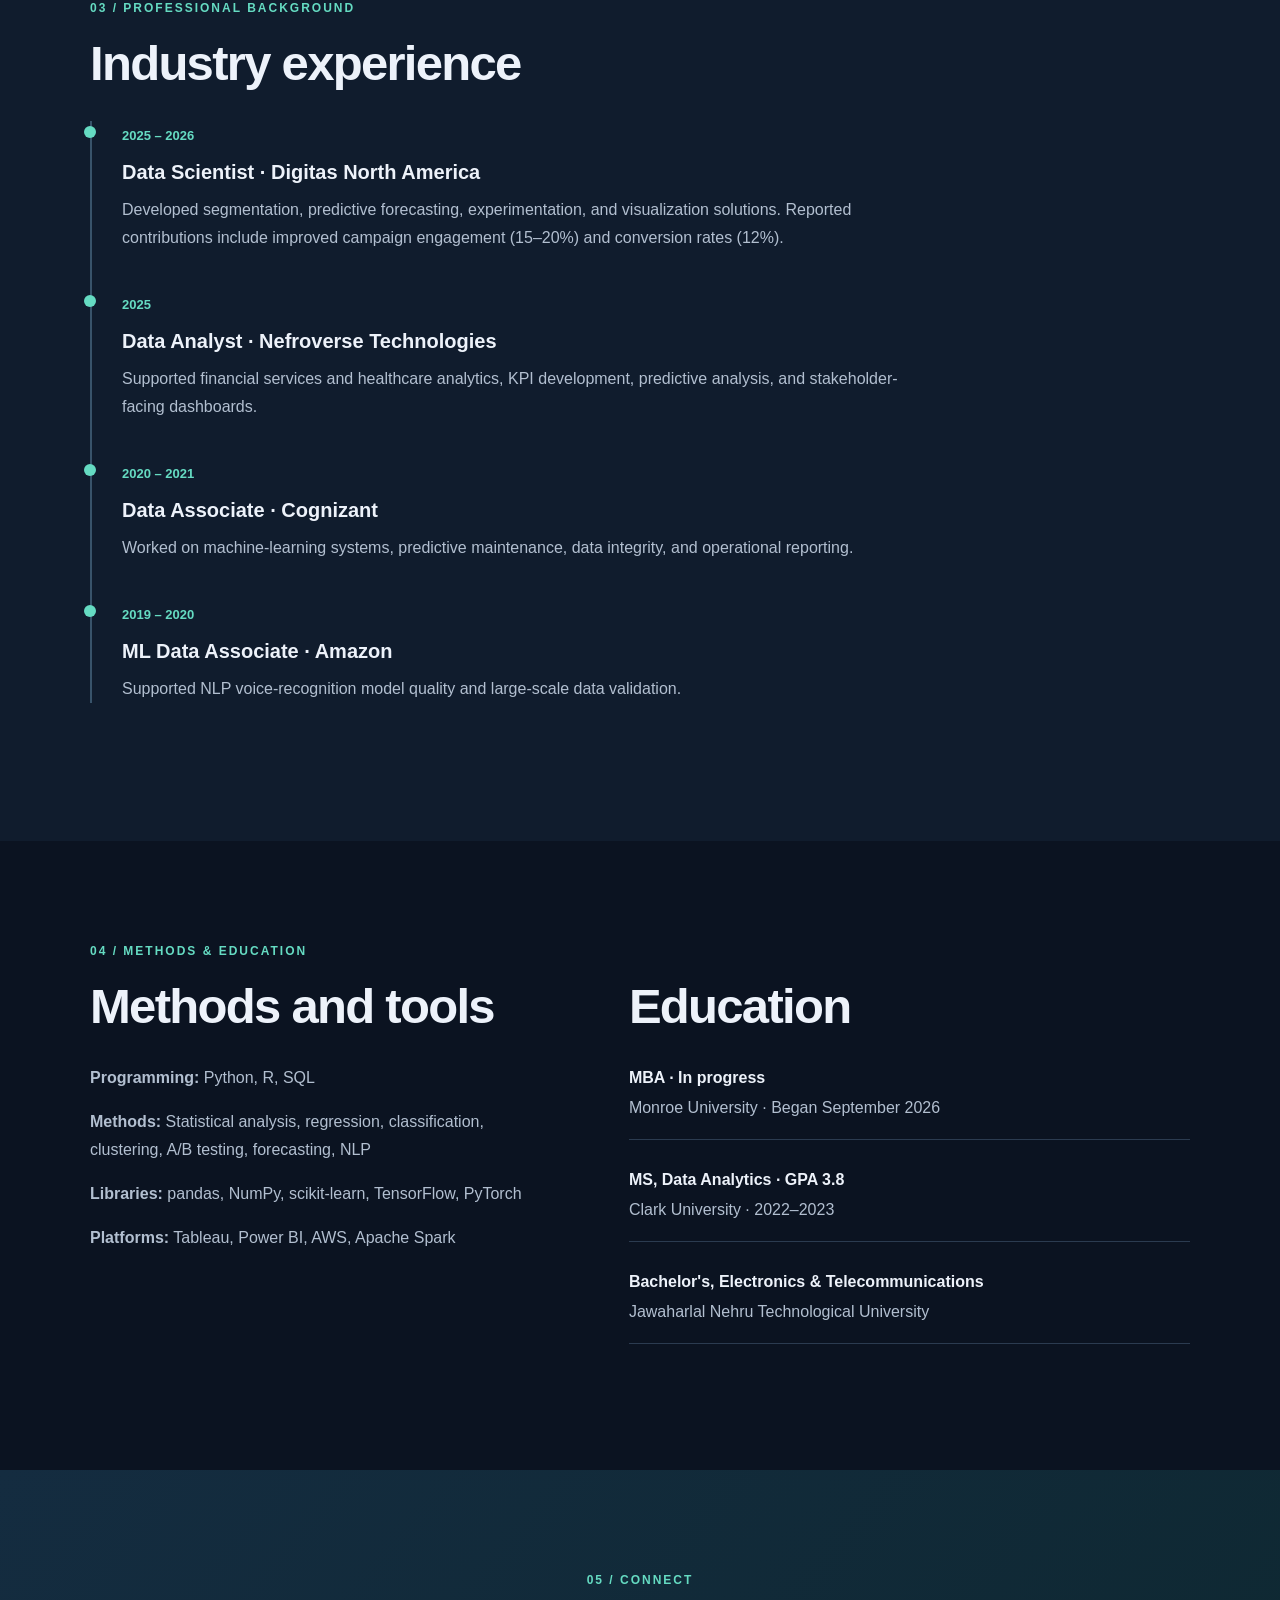
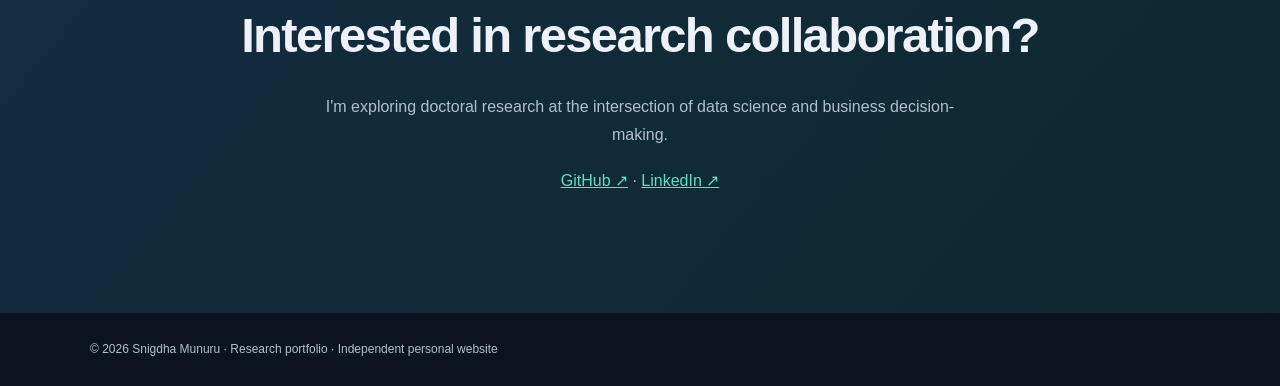
==== commit 4597c3fb: "Add files via upload" ====
--- a/index.html
+++ b/index.html
@@ -9,7 +9,7 @@
 <body><header class="top"><nav class="wrap nav"><a href="#home" class="brand">SM<span>.</span></a><button class="menu" aria-label="Toggle navigation" aria-expanded="false">Menu</button><div class="links"><a href="#about">About</a><a href="#research">Research</a><a href="#experience">Experience</a><a href="#skills">Skills</a><a href="#contact">Contact</a></div></nav></header>
 <main><section id="home" class="hero wrap hero-grid"><div class="hero-copy"><div class="eyebrow">DATA SCIENTIST · BUSINESS ANALYTICS · ASPIRING RESEARCHER</div><h1>Turning complex data into <em>evidence for better decisions.</em></h1><p class="lead">I'm <strong>Snigdha Munuru</strong>, a data science professional working at the intersection of machine learning, quantitative marketing, and managerial decision-making. I am interested in research that connects causal evidence with practical business strategy.</p><div class="actions"><a class="btn" href="#research">Explore research &amp; projects ↗</a><a class="btn secondary" href="#about">My background</a></div><div class="stats"><div><strong>3.8</strong><span>MS Data Analytics GPA</span></div><div><strong>4</strong><span>Organizations across analytics & ML</span></div><div><strong>MBA</strong><span>Currently pursuing</span></div></div></div><div class="hero-photo-wrap"><img class="hero-photo" src="[data-uri]" alt="Full professional portrait of Snigdha Munuru"></div></section>
 <section id="about" class="section alt"><div class="wrap two"><div><div class="eyebrow">01 / ABOUT</div><h2>Business questions, rigorous methods.</h2></div><div><p>My professional work spans marketing, financial services, healthcare, and machine-learning data operations. At Digitas North America, I worked on audience segmentation, predictive modeling, experimentation, and executive reporting. Across other roles, I have applied analytical approaches to client decision-making, operational challenges, and data quality.</p><p>I earned a Master's in Data Analytics from Clark University (GPA 3.8) and am pursuing an MBA at Monroe University. Together, these experiences shape my proposed academic direction: investigating when and why data-driven tools improve business outcomes.</p><div class="callout"><b>Research interests</b><p>Causal inference · Quantitative marketing · Responsible AI · Decision science · Business strategy</p></div></div></div></section>
-<section id="research" class="section wrap"><div class="eyebrow">02 / RESEARCH &amp; PROJECTS</div><h2>Research &amp; Projects</h2><p class="sectionlead">Completed exploratory analysis and future research directions connecting quantitative methods, business strategy, and industry experience.</p><div class="cards"><article class="project"><span class="tag">COMPLETED EXPLORATORY ANALYSIS · REAL DATA</span><h3>Causal Evaluation of Email Marketing Effectiveness</h3><p><b>Research question:</b> Do randomized email campaigns increase customer conversion and revenue compared with sending no email?</p><p><b>Dataset:</b> Hillstrom email marketing experiment (64,000 customers).</p><p><b>Findings:</b> Men's email increased conversion by 0.681 percentage points and average revenue by $0.77 per customer; women's email increased conversion by 0.311 percentage points and average revenue by $0.42 per customer, each compared with no email. Both conversion comparisons were statistically significant.</p><p><b>Methods:</b> Randomized A/B test analysis, two-proportion tests, confidence intervals, revenue comparisons.</p><div class="chips"><span>Python</span><span>Causal inference</span><span>A/B testing</span></div><a href="https://github.com/munurusnigdha/causal-marketing-research" target="_blank" rel="noopener noreferrer">View completed analysis on GitHub ↗</a></article><article class="project"><span class="tag">COMPLETED EXPLORATORY ANALYSIS · REAL DATA</span><h3>Responsible AI in Financial Decision-Making</h3><p><b>Research question:</b> How accurately can machine learning predict credit risk, and how do predicted outcomes differ between age groups?</p><p><b>Dataset:</b> UCI Statlog German Credit (1,000 records, 20 features).</p><p><b>Methods:</b> Logistic Regression and Random Forest, held-out evaluation, ROC AUC, and exploratory age-group fairness comparisons.</p><p><b>Results:</b> Logistic Regression achieved 78% accuracy and 0.804 ROC AUC on 200 test cases. Predicted high-risk and false-positive rates differed between age groups; these descriptive differences do not establish discrimination.</p><div class="chips"><span>Python</span><span>Machine learning</span><span>Fairness assessment</span><span>Streamlit</span></div><p><a href="https://responsible-ai-credit-fairness-gxlp4v9gk8ayiqrtddbvge.streamlit.app/" target="_blank" rel="noopener noreferrer">Explore interactive Streamlit dashboard ↗</a></p><p><a href="https://github.com/munurusnigdha/responsible-ai-credit-fairness" target="_blank" rel="noopener noreferrer">View research code on GitHub ↗</a></p><p><a href="https://munurusnigdha.github.io/responsible-ai-credit-fairness/responsible_ai_dashboard.html" target="_blank" rel="noopener noreferrer">View original HTML dashboard ↗</a></p></article><article class="project"><span class="tag">FUTURE RESEARCH INTEREST · PROPOSED</span><h3>Predictive Maintenance as a Management Decision</h3><p><b>Research question:</b> When does deploying failure prediction actually reduce operational costs compared with rule-based maintenance?</p><p><b>Proposed methods:</b> Time-aware validation, decision curves, cost-sensitive evaluation, and simulation of maintenance policies.</p><div class="chips"><span>Operations</span><span>Machine learning</span><span>Decision science</span></div><a href="https://github.com/munurusnigdha/munurusnigdha.github.io/blob/main/projects/predictive_maintenance.md" target="_blank" rel="noopener noreferrer">View study proposal on GitHub ↗</a></article></div></section>
+<section id="research" class="section wrap"><div class="eyebrow">02 / RESEARCH &amp; PROJECTS</div><h2>Research &amp; Projects</h2><p class="sectionlead">Completed exploratory analysis and future research directions connecting quantitative methods, business strategy, and industry experience.</p><div class="cards"><article class="project"><span class="tag">COMPLETED EXPLORATORY ANALYSIS · REAL DATA</span><h3>Causal Evaluation of Email Marketing Effectiveness</h3><p><b>Research question:</b> Do randomized email campaigns increase customer conversion and revenue compared with sending no email?</p><p><b>Dataset:</b> Hillstrom email marketing experiment (64,000 customers).</p><p><b>Findings:</b> Men's email increased conversion by 0.681 percentage points and average revenue by $0.77 per customer; women's email increased conversion by 0.311 percentage points and average revenue by $0.42 per customer, each compared with no email. Both conversion comparisons were statistically significant.</p><p><b>Methods:</b> Randomized A/B test analysis, two-proportion tests, confidence intervals, revenue comparisons.</p><div class="chips"><span>Python</span><span>Causal inference</span><span>A/B testing</span></div><a href="https://github.com/munurusnigdha/causal-marketing-research" target="_blank" rel="noopener noreferrer">View completed analysis on GitHub ↗</a></article><article class="project"><span class="tag">COMPLETED EXPLORATORY ANALYSIS · US DATA</span><h3>Responsible AI in US Mortgage Lending</h3><p><b>Research question:</b> Can machine learning predict historical mortgage denials, and how do prediction errors vary across demographic groups?</p><p><b>Dataset:</b> 2023 Massachusetts Home Mortgage Disclosure Act (HMDA) data: 210,643 reported records, 149,649 eligible applications.</p><p><b>Methods:</b> Majority baseline, Logistic Regression, Random Forest and Gradient Boosting; stratified 80/20 holdout, runtime measurement and demographic fairness assessment.</p><p><b>Results:</b> Gradient Boosting achieved 81.37% accuracy and 0.798 ROC AUC on 29,930 test applications, but identified only 28.44% of historical denials at the default threshold. This highlights the limitations of accuracy alone. Demographic disparities are descriptive, not proof of discrimination.</p><p><b>Scope:</b> Historical lending decisions, not borrower default prediction or a production lending system.</p><div class="chips"><span>Python</span><span>Machine learning</span><span>Fairness assessment</span><span>Streamlit</span></div><p><a href="https://responsible-ai-credit-fairness-gxlp4v9gk8ayiqrtddbvge.streamlit.app/" target="_blank" rel="noopener noreferrer">Explore interactive US mortgage dashboard ↗</a></p><p><a href="https://github.com/munurusnigdha/responsible-ai-credit-fairness" target="_blank" rel="noopener noreferrer">View research code on GitHub ↗</a></p><p><a href="https://munurusnigdha.github.io/responsible-ai-credit-fairness/responsible_ai_dashboard.html" target="_blank" rel="noopener noreferrer">Earlier German Credit benchmark (archive) ↗</a></p></article><article class="project"><span class="tag">FUTURE RESEARCH INTEREST · PROPOSED</span><h3>Predictive Maintenance as a Management Decision</h3><p><b>Research question:</b> When does deploying failure prediction actually reduce operational costs compared with rule-based maintenance?</p><p><b>Proposed methods:</b> Time-aware validation, decision curves, cost-sensitive evaluation, and simulation of maintenance policies.</p><div class="chips"><span>Operations</span><span>Machine learning</span><span>Decision science</span></div><a href="https://github.com/munurusnigdha/munurusnigdha.github.io/blob/main/projects/predictive_maintenance.md" target="_blank" rel="noopener noreferrer">View study proposal on GitHub ↗</a></article></div></section>
 <section id="experience" class="section alt"><div class="wrap"><div class="eyebrow">03 / PROFESSIONAL BACKGROUND</div><h2>Industry experience</h2><div class="timeline"><div><span>2025 – 2026</span><h3>Data Scientist · Digitas North America</h3><p>Developed segmentation, predictive forecasting, experimentation, and visualization solutions. Reported contributions include improved campaign engagement (15–20%) and conversion rates (12%).</p></div><div><span>2025</span><h3>Data Analyst · Nefroverse Technologies</h3><p>Supported financial services and healthcare analytics, KPI development, predictive analysis, and stakeholder-facing dashboards.</p></div><div><span>2020 – 2021</span><h3>Data Associate · Cognizant</h3><p>Worked on machine-learning systems, predictive maintenance, data integrity, and operational reporting.</p></div><div><span>2019 – 2020</span><h3>ML Data Associate · Amazon</h3><p>Supported NLP voice-recognition model quality and large-scale data validation.</p></div></div></div></section>
 <section id="skills" class="section wrap"><div class="eyebrow">04 / METHODS & EDUCATION</div><div class="two"><div><h2>Methods and tools</h2><p><strong>Programming:</strong> Python, R, SQL</p><p><strong>Methods:</strong> Statistical analysis, regression, classification, clustering, A/B testing, forecasting, NLP</p><p><strong>Libraries:</strong> pandas, NumPy, scikit-learn, TensorFlow, PyTorch</p><p><strong>Platforms:</strong> Tableau, Power BI, AWS, Apache Spark</p></div><div><h2>Education</h2><div class="edu"><b>MBA · In progress</b><p>Monroe University · Began September 2026</p></div><div class="edu"><b>MS, Data Analytics · GPA 3.8</b><p>Clark University · 2022–2023</p></div><div class="edu"><b>Bachelor's, Electronics & Telecommunications</b><p>Jawaharlal Nehru Technological University</p></div></div></div></section>
 <section id="contact" class="section contact"><div class="wrap"><div class="eyebrow">05 / CONNECT</div><h2>Interested in research collaboration?</h2><p>I'm exploring doctoral research at the intersection of data science and business decision-making.</p><p><a href="https://github.com/munurusnigdha" target="_blank" rel="noopener">GitHub ↗</a> · <a href="https://www.linkedin.com/in/munuru-snigdha" target="_blank" rel="noopener">LinkedIn ↗</a></p></div></section></main><footer><div class="wrap">© <span id="year"></span> Snigdha Munuru · Research portfolio · Independent personal website</div></footer><script src="assets/script.js"></script></body></html>
